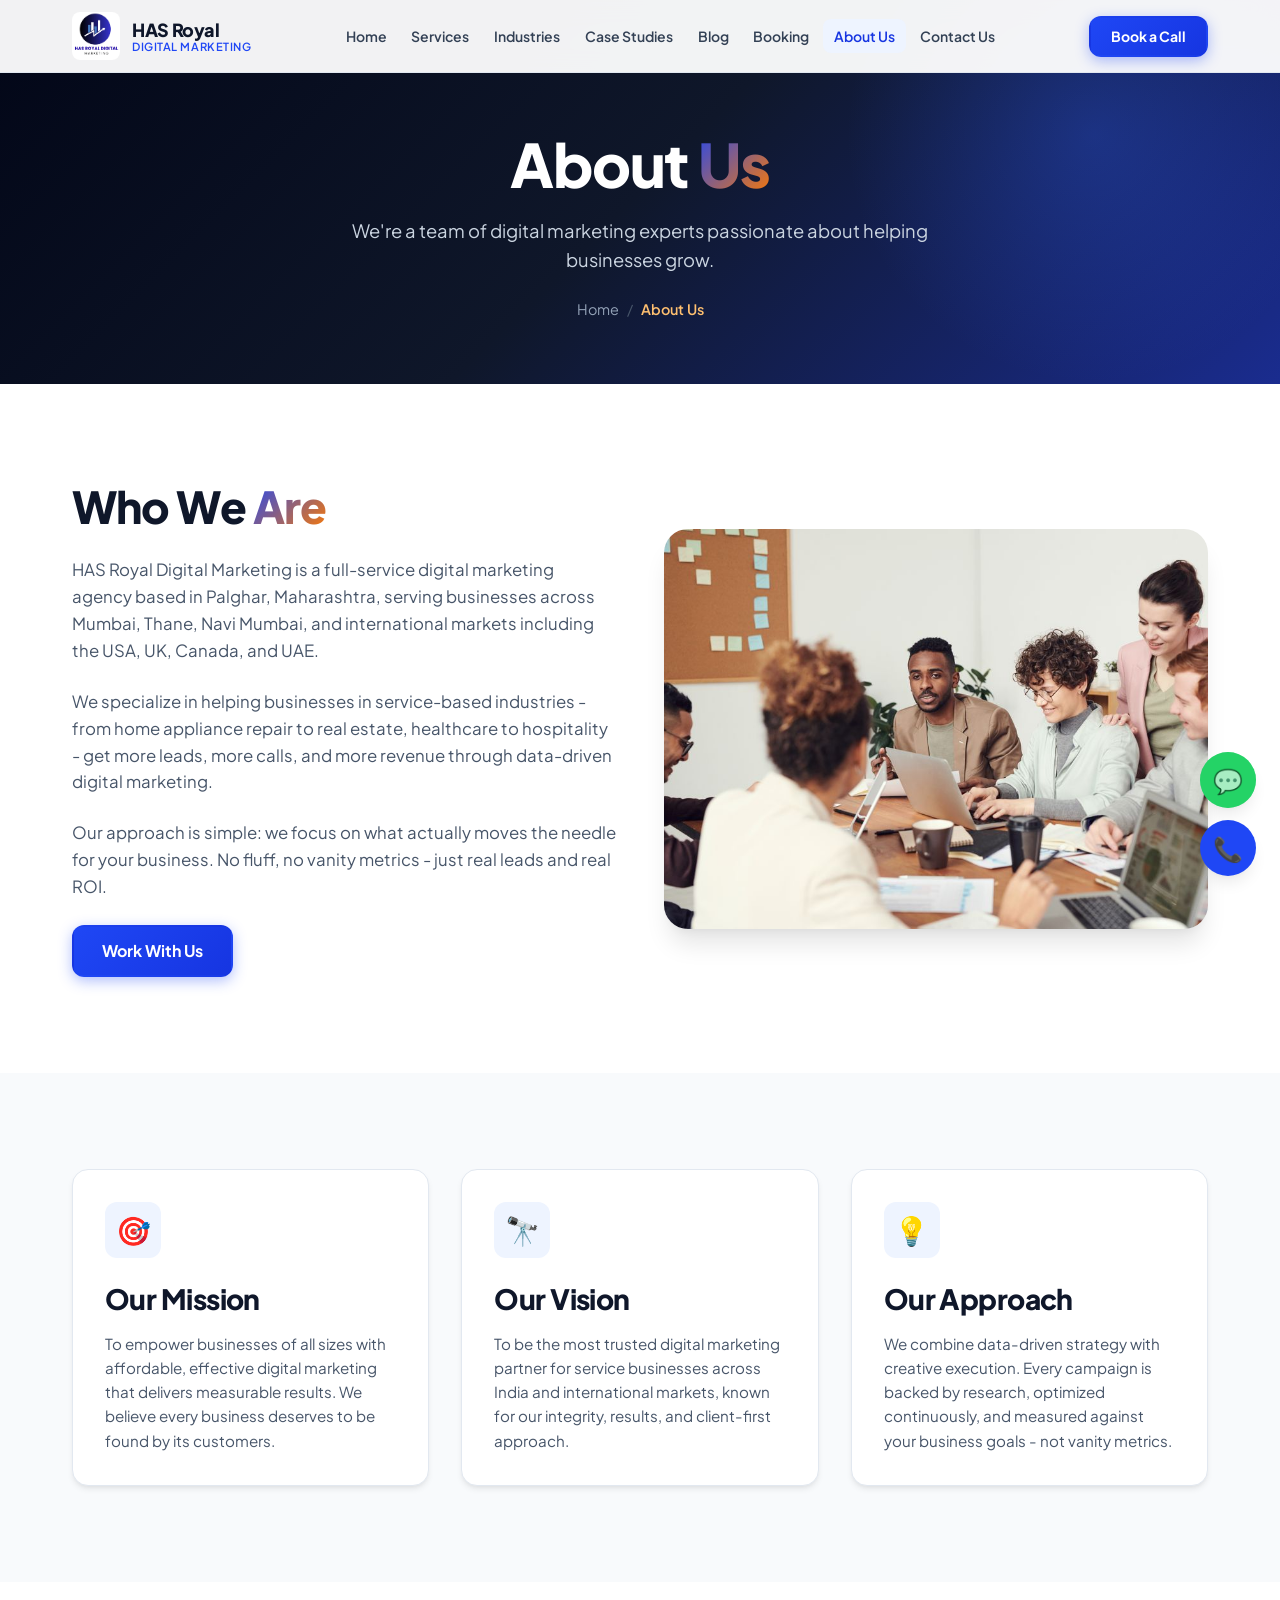
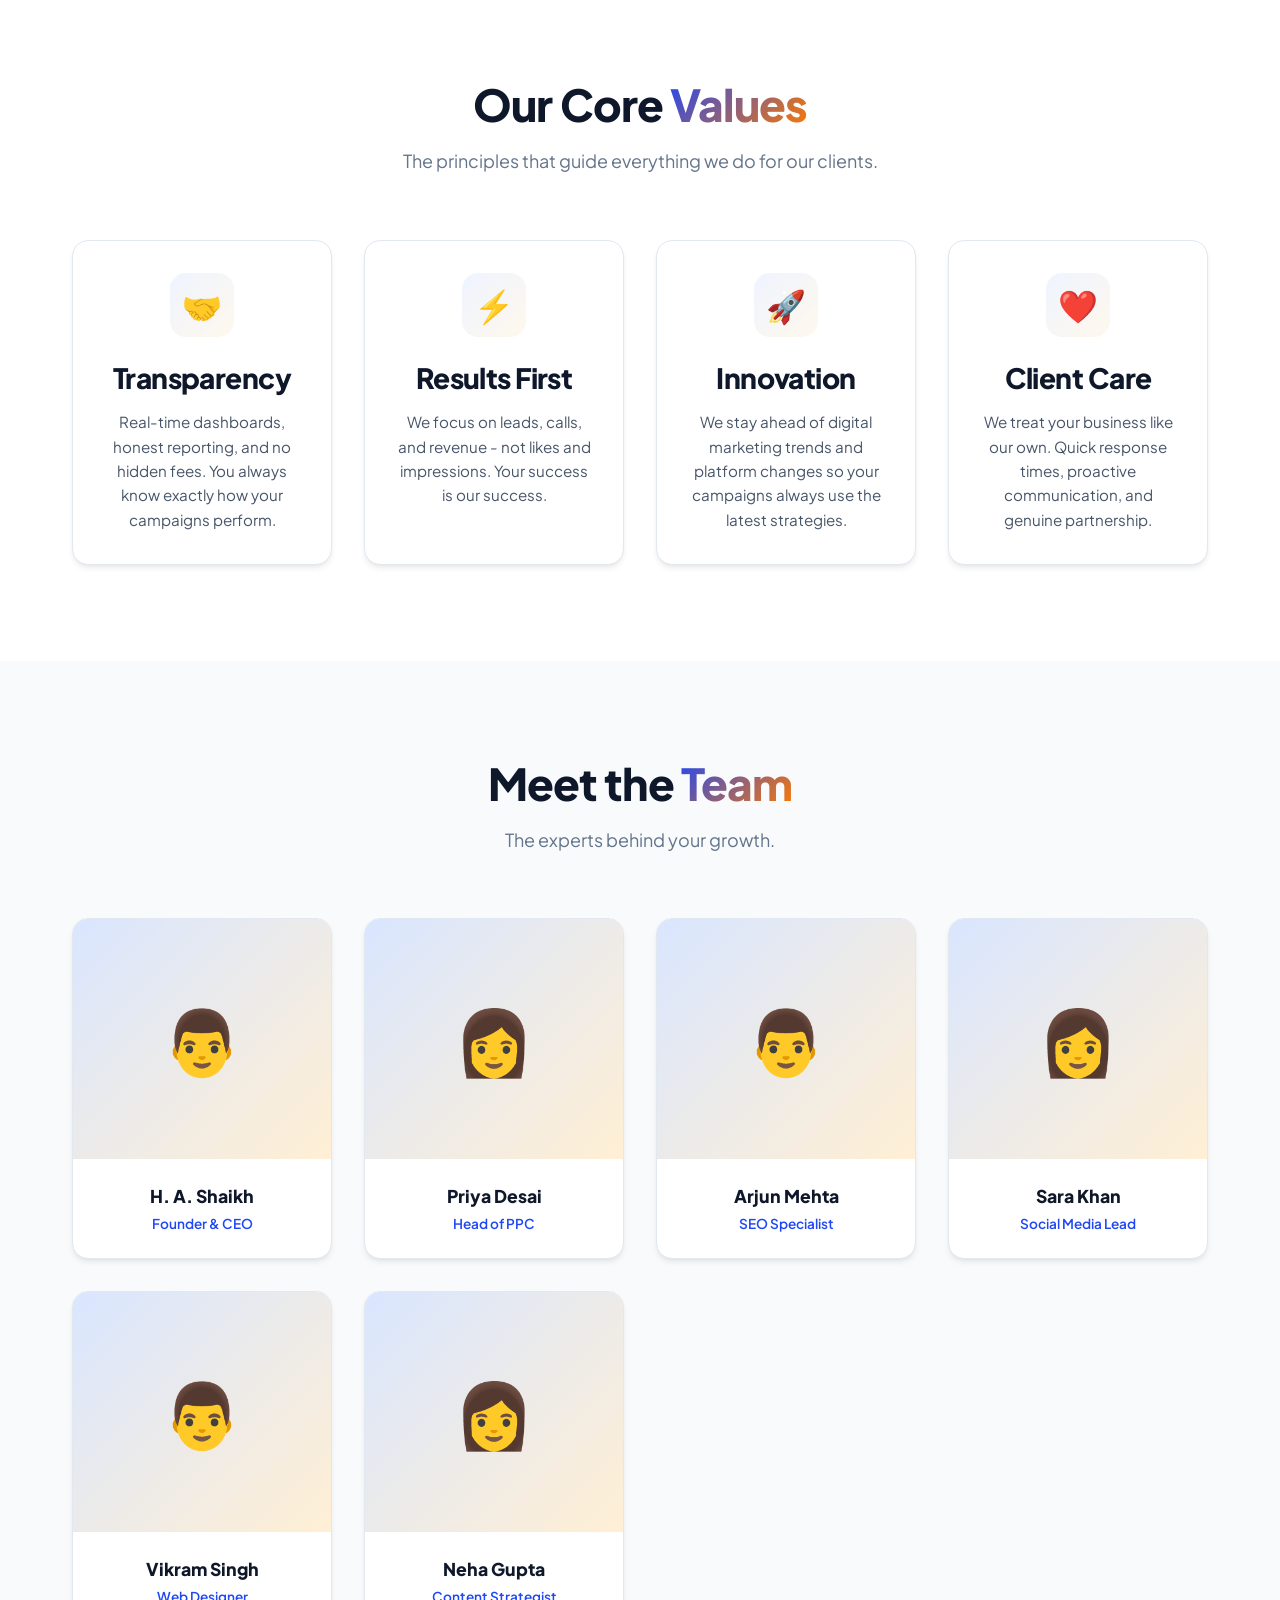
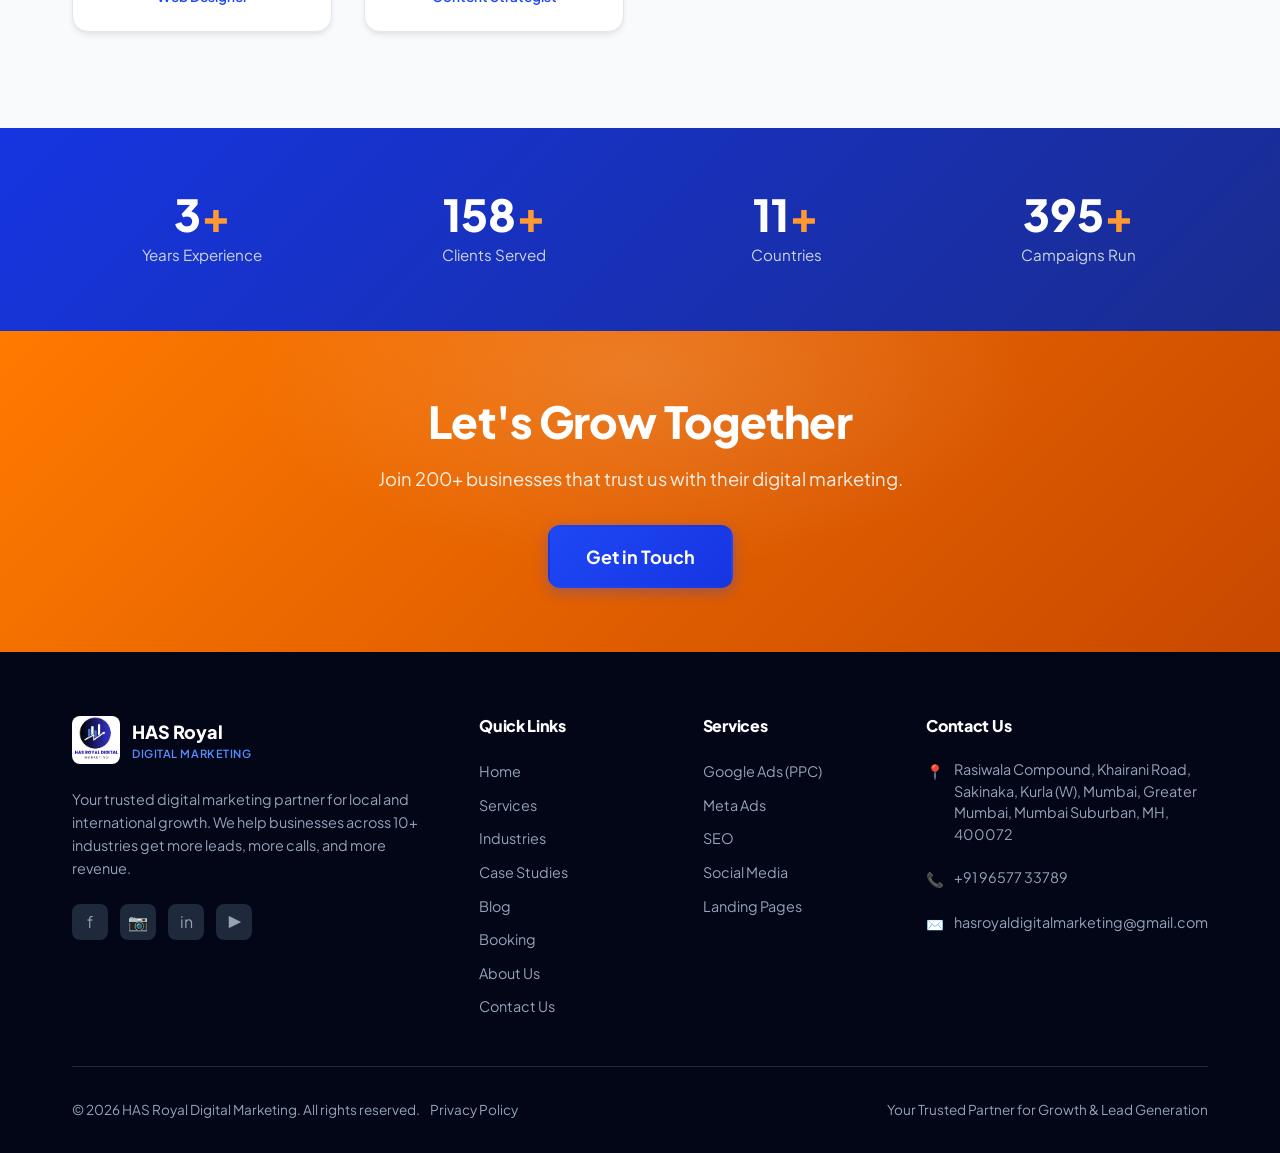
==== about.html @ ee93bb95 "Initial commit via Netlify [skip ci]" ====
<!DOCTYPE html>
<html lang="en">
<head>
  <meta charset="UTF-8">
  <meta name="viewport" content="width=device-width, initial-scale=1.0">
  <title>About Us - HAS Royal Digital Marketing</title>
  <meta name="description" content="Learn about HAS Royal Digital Marketing - a full-service digital marketing agency based in Palghar, Maharashtra serving Mumbai, Thane, Navi Mumbai and international markets. Meet our team and discover our values.">
  <meta name="keywords" content="digital marketing agency, about HAS Royal, marketing team Mumbai, digital marketing Palghar, marketing agency Maharashtra">
  <link rel="preconnect" href="https://fonts.googleapis.com">
  <link rel="preconnect" href="https://fonts.gstatic.com" crossorigin>
  <link href="https://fonts.googleapis.com/css2?family=Plus+Jakarta+Sans:wght@400;600;700;800&display=swap" rel="stylesheet">
  <link rel="icon" type="image/jpeg" href="assets/has-royal-digital-marketing-logo.jpg">
  <link rel="stylesheet" href="css/styles.css">
  <meta property="og:type" content="website">
  <meta property="og:title" content="About Us | HAS Royal Digital Marketing">
  <meta property="og:description" content="Full-service digital marketing agency based in Palghar, Maharashtra. Serving Mumbai, Thane, Navi Mumbai and international markets with data-driven marketing.">
  <meta property="og:image" content="images/about-team.jpg">
  <meta property="og:url" content="https://hasroyaldigitalmarketing.com/about.html">
  <meta name="twitter:card" content="summary_large_image">
  <meta name="twitter:title" content="About Us | HAS Royal Digital Marketing">
  <meta name="twitter:description" content="Full-service digital marketing agency serving Mumbai, Thane, Navi Mumbai and international markets.">
  <meta name="twitter:image" content="images/about-team.jpg">
  <script type="application/ld+json">
  {
    "@context": "https://schema.org",
    "@type": "AboutPage",
    "mainEntity": {
      "@type": "Organization",
      "name": "HAS Royal Digital Marketing",
      "foundingDate": "2020",
      "email": "hasroyaldigitalmarketing@gamail.com",
      "telephone": "+91 8828634628",
      "address": {
        "@type": "PostalAddress",
        "streetAddress": "Sarve No 125, Jadhav Pada, Gaondevi Road, Dhaniv Talav",
        "addressLocality": "Palghar",
        "addressRegion": "Maharashtra",
        "postalCode": "401209",
        "addressCountry": "IN"
      },
      "areaServed": ["Mumbai", "Thane", "Navi Mumbai", "USA", "UK", "Canada", "UAE"],
      "url": "https://hasroyaldigitalmarketing.com/"
    }
  }
  </script>
</head>
<body>

  <!-- Header -->
  <header class="header" id="header">
    <div class="container">
      <nav class="nav">
        <a href="index.html" class="nav-logo">
          <img src="assets/has-royal-digital-marketing-logo.jpg" alt="HAS Royal Digital Marketing Logo">
          <div class="nav-logo-text">
            <span class="brand">HAS Royal</span>
            <span class="tag">Digital Marketing</span>
          </div>
        </a>
        <ul class="nav-links" id="navLinks">
          <li><a href="index.html" class="nav-link">Home</a></li>
          <li><a href="services.html" class="nav-link">Services</a></li>
          <li><a href="industries.html" class="nav-link">Industries</a></li>
          <li><a href="casestudies.html" class="nav-link">Case Studies</a></li>
          <li><a href="blog.html" class="nav-link">Blog</a></li>
          <li><a href="booking.html" class="nav-link">Booking</a></li>
          <li><a href="about.html" class="nav-link">About Us</a></li>
          <li><a href="contact.html" class="nav-link">Contact Us</a></li>
        </ul>
        <div class="nav-cta">
          <a href="booking.html" class="btn btn-primary btn-sm">Book a Call</a>
          <button class="nav-toggle" id="navToggle" aria-label="Toggle menu">
            <span></span><span></span><span></span>
          </button>
        </div>
      </nav>
    </div>
  </header>

  <!-- Page Banner -->
  <section class="page-banner">
    <div class="container">
      <div class="page-banner-content">
        <h1>About <span class="text-gradient">Us</span></h1>
        <p>We're a team of digital marketing experts passionate about helping businesses grow.</p>
        <div class="breadcrumb">
          <a href="index.html">Home</a>
          <span class="sep">/</span>
          <span class="current">About Us</span>
        </div>
      </div>
    </div>
  </section>

  <!-- About Hero -->
  <section class="section">
    <div class="container">
      <div class="about-hero">
        <div class="about-hero-text fade-in">
          <h2>Who We <span class="text-gradient">Are</span></h2>
          <p>HAS Royal Digital Marketing is a full-service digital marketing agency based in Palghar, Maharashtra, serving businesses across Mumbai, Thane, Navi Mumbai, and international markets including the USA, UK, Canada, and UAE.</p>
          <p>We specialize in helping businesses in service-based industries - from home appliance repair to real estate, healthcare to hospitality - get more leads, more calls, and more revenue through data-driven digital marketing.</p>
          <p>Our approach is simple: we focus on what actually moves the needle for your business. No fluff, no vanity metrics - just real leads and real ROI.</p>
          <a href="contact.html" class="btn btn-primary">Work With Us</a>
        </div>
        <div class="fade-in">
          <img src="images/about-team.jpg" alt="HAS Royal Digital Marketing team">
        </div>
      </div>
    </div>
  </section>

  <!-- Mission & Vision -->
  <section class="section" style="background:var(--neutral-50)">
    <div class="container">
      <div class="service-grid">
        <div class="card fade-in">
          <div class="card-icon">🎯</div>
          <h3>Our Mission</h3>
          <p>To empower businesses of all sizes with affordable, effective digital marketing that delivers measurable results. We believe every business deserves to be found by its customers.</p>
        </div>
        <div class="card fade-in">
          <div class="card-icon">🔭</div>
          <h3>Our Vision</h3>
          <p>To be the most trusted digital marketing partner for service businesses across India and international markets, known for our integrity, results, and client-first approach.</p>
        </div>
        <div class="card fade-in">
          <div class="card-icon">💡</div>
          <h3>Our Approach</h3>
          <p>We combine data-driven strategy with creative execution. Every campaign is backed by research, optimized continuously, and measured against your business goals - not vanity metrics.</p>
        </div>
      </div>
    </div>
  </section>

  <!-- Values -->
  <section class="section">
    <div class="container">
      <h2 class="section-title">Our Core <span class="text-gradient">Values</span></h2>
      <p class="section-subtitle">The principles that guide everything we do for our clients.</p>
      <div class="values-grid">
        <div class="card value-card fade-in">
          <div class="icon">🤝</div>
          <h3>Transparency</h3>
          <p>Real-time dashboards, honest reporting, and no hidden fees. You always know exactly how your campaigns perform.</p>
        </div>
        <div class="card value-card fade-in">
          <div class="icon">⚡</div>
          <h3>Results First</h3>
          <p>We focus on leads, calls, and revenue - not likes and impressions. Your success is our success.</p>
        </div>
        <div class="card value-card fade-in">
          <div class="icon">🚀</div>
          <h3>Innovation</h3>
          <p>We stay ahead of digital marketing trends and platform changes so your campaigns always use the latest strategies.</p>
        </div>
        <div class="card value-card fade-in">
          <div class="icon">❤️</div>
          <h3>Client Care</h3>
          <p>We treat your business like our own. Quick response times, proactive communication, and genuine partnership.</p>
        </div>
      </div>
    </div>
  </section>

  <!-- Team -->
  <section class="section" style="background:var(--neutral-50)">
    <div class="container">
      <h2 class="section-title">Meet the <span class="text-gradient">Team</span></h2>
      <p class="section-subtitle">The experts behind your growth.</p>
      <div class="team-grid">
        <div class="team-card fade-in">
          <div class="avatar">👨</div>
          <div class="info">
            <div class="name">H. A. Shaikh</div>
            <div class="role">Founder & CEO</div>
          </div>
        </div>
        <div class="team-card fade-in">
          <div class="avatar">👩</div>
          <div class="info">
            <div class="name">Priya Desai</div>
            <div class="role">Head of PPC</div>
          </div>
        </div>
        <div class="team-card fade-in">
          <div class="avatar">👨</div>
          <div class="info">
            <div class="name">Arjun Mehta</div>
            <div class="role">SEO Specialist</div>
          </div>
        </div>
        <div class="team-card fade-in">
          <div class="avatar">👩</div>
          <div class="info">
            <div class="name">Sara Khan</div>
            <div class="role">Social Media Lead</div>
          </div>
        </div>
        <div class="team-card fade-in">
          <div class="avatar">👨</div>
          <div class="info">
            <div class="name">Vikram Singh</div>
            <div class="role">Web Designer</div>
          </div>
        </div>
        <div class="team-card fade-in">
          <div class="avatar">👩</div>
          <div class="info">
            <div class="name">Neha Gupta</div>
            <div class="role">Content Strategist</div>
          </div>
        </div>
      </div>
    </div>
  </section>

  <!-- Stats -->
  <section class="stats-section">
    <div class="container">
      <div class="stats-grid">
        <div class="stat-item fade-in">
          <div class="num" data-counter="5" data-suffix="+">0</div>
          <div class="label">Years Experience</div>
        </div>
        <div class="stat-item fade-in">
          <div class="num" data-counter="200" data-suffix="+">0</div>
          <div class="label">Clients Served</div>
        </div>
        <div class="stat-item fade-in">
          <div class="num" data-counter="15" data-suffix="+">0</div>
          <div class="label">Countries</div>
        </div>
        <div class="stat-item fade-in">
          <div class="num" data-counter="500" data-suffix="+">0</div>
          <div class="label">Campaigns Run</div>
        </div>
      </div>
    </div>
  </section>

  <!-- CTA -->
  <section class="cta-section">
    <div class="container">
      <h2>Let's Grow Together</h2>
      <p>Join 200+ businesses that trust us with their digital marketing.</p>
      <a href="contact.html" class="btn btn-primary btn-lg">Get in Touch</a>
    </div>
  </section>

  <!-- Footer -->
  <footer class="footer">
    <div class="container">
      <div class="footer-grid">
        <div class="footer-brand-col">
          <div class="footer-brand">
            <img src="assets/has-royal-digital-marketing-logo.jpg" alt="HAS Royal Digital Marketing Logo">
            <div>
              <div class="brand">HAS Royal</div>
              <div class="tag">Digital Marketing</div>
            </div>
          </div>
          <div class="footer-about">
            <p>Your trusted digital marketing partner for local and international growth. We help businesses across 10+ industries get more leads, more calls, and more revenue.</p>
            <div class="footer-social">
              <a href="booking.html" aria-label="Facebook">f</a>
              <a href="booking.html" aria-label="Instagram">📷</a>
              <a href="booking.html" aria-label="LinkedIn">in</a>
              <a href="booking.html" aria-label="YouTube">▶</a>
            </div>
          </div>
        </div>
        <div class="footer-col">
          <h4>Quick Links</h4>
          <ul>
            <li><a href="index.html">Home</a></li>
            <li><a href="services.html">Services</a></li>
            <li><a href="industries.html">Industries</a></li>
            <li><a href="casestudies.html">Case Studies</a></li>
            <li><a href="blog.html">Blog</a></li>
            <li><a href="booking.html">Booking</a></li>
            <li><a href="about.html">About Us</a></li>
            <li><a href="contact.html">Contact Us</a></li>
          </ul>
        </div>
        <div class="footer-col">
          <h4>Services</h4>
          <ul>
            <li><a href="services.html">Google Ads (PPC)</a></li>
            <li><a href="services.html">Meta Ads</a></li>
            <li><a href="services.html">SEO</a></li>
            <li><a href="services.html">Social Media</a></li>
            <li><a href="services.html">Landing Pages</a></li>
          </ul>
        </div>
        <div class="footer-col">
          <h4>Contact Us</h4>
          <ul class="footer-contact">
            <li><span class="icon">📍</span> Rasiwala Compound, Khairani Road, Sakinaka, Kurla (W), Mumbai, Greater Mumbai, Mumbai Suburban, MH, 400072</li>
            <li><span class="icon">📞</span> <a href="tel:+919657733789">+91 96577 33789</a></li>
            <li><span class="icon">✉️</span> <a href="mailto:hasroyaldigitalmarketing@gmail.com">hasroyaldigitalmarketing@gmail.com</a></li>
          </ul>
        </div>
      </div>
      <div class="footer-bottom">
        <p>&copy; 2026 HAS Royal Digital Marketing. All rights reserved. <a href="privacy.html" style="color:var(--neutral-400);margin-left:0.5rem">Privacy Policy</a></p>
        <p>Your Trusted Partner for Growth & Lead Generation</p>
      </div>
    </div>
  </footer>

  <!-- Floating Buttons -->
  <div class="floating-buttons">
    <a href="https://wa.me/919657733789" class="float-btn float-btn-whatsapp" target="_blank" rel="noopener" aria-label="Chat on WhatsApp" style="position:relative">💬</a>
    <a href="tel:+919657733789" class="float-btn float-btn-call" aria-label="Call Now">📞</a>
</div>

  <script src="js/main.js"></script>
</body>
</html>
---- css/styles.css ----
/* ============================================
   HAS Royal Digital Marketing - Main Stylesheet
   ============================================ */

/* --- Reset & Base --- */
*, *::before, *::after {
  margin: 0;
  padding: 0;
  box-sizing: border-box;
}

:root {
  /* Color System */
  --primary-50: #eef4ff;
  --primary-100: #d9e6ff;
  --primary-200: #bcd3ff;
  --primary-300: #8eb5ff;
  --primary-400: #598cff;
  --primary-500: #3366ff;
  --primary-600: #1f47f5;
  --primary-700: #1635e1;
  --primary-800: #182db6;
  --primary-900: #1a2c8f;

  --accent-50: #fff8ed;
  --accent-100: #ffefd4;
  --accent-200: #ffdba8;
  --accent-300: #ffc070;
  --accent-400: #ff9a33;
  --accent-500: #ff7a00;
  --accent-600: #f06000;
  --accent-700: #c84800;
  --accent-800: #9e3a06;
  --accent-900: #7e3208;

  --success-50: #edfcf4;
  --success-100: #d4f7e3;
  --success-200: #abedca;
  --success-300: #73dda8;
  --success-400: #3cc582;
  --success-500: #1baa68;
  --success-600: #108a56;
  --success-700: #0c6c47;
  --success-800: #0d563a;
  --success-900: #0c4831;

  --warning-50: #fffbeb;
  --warning-100: #fef3c7;
  --warning-200: #fde68a;
  --warning-300: #fcd34d;
  --warning-400: #fbbf24;
  --warning-500: #f59e0b;
  --warning-600: #d97706;
  --warning-700: #b45309;
  --warning-800: #92400e;
  --warning-900: #78350f;

  --error-50: #fef2f2;
  --error-100: #fee2e2;
  --error-200: #fecaca;
  --error-300: #fca5a5;
  --error-400: #f87171;
  --error-500: #ef4444;
  --error-600: #dc2626;
  --error-700: #b91c1c;
  --error-800: #991b1b;
  --error-900: #7f1d1d;

  --neutral-0: #ffffff;
  --neutral-50: #f8fafc;
  --neutral-100: #f1f5f9;
  --neutral-200: #e2e8f0;
  --neutral-300: #cbd5e1;
  --neutral-400: #94a3b8;
  --neutral-500: #64748b;
  --neutral-600: #475569;
  --neutral-700: #334155;
  --neutral-800: #1e293b;
  --neutral-900: #0f172a;
  --neutral-950: #020617;

  /* Typography */
  --font-sans: 'Plus Jakarta Sans', 'Segoe UI', Tahoma, sans-serif;
  --font-heading: 'Plus Jakarta Sans', 'Segoe UI', Tahoma, sans-serif;

  /* Spacing (8px system) */
  --space-1: 0.5rem;
  --space-2: 1rem;
  --space-3: 1.5rem;
  --space-4: 2rem;
  --space-5: 2.5rem;
  --space-6: 3rem;
  --space-8: 4rem;
  --space-10: 5rem;
  --space-12: 6rem;

  /* Radius */
  --radius-sm: 0.375rem;
  --radius-md: 0.5rem;
  --radius-lg: 0.75rem;
  --radius-xl: 1rem;
  --radius-2xl: 1.5rem;
  --radius-full: 9999px;

  /* Shadows */
  --shadow-sm: 0 1px 2px rgba(0,0,0,0.05);
  --shadow-md: 0 4px 6px -1px rgba(0,0,0,0.08), 0 2px 4px -2px rgba(0,0,0,0.05);
  --shadow-lg: 0 10px 15px -3px rgba(0,0,0,0.08), 0 4px 6px -4px rgba(0,0,0,0.05);
  --shadow-xl: 0 20px 25px -5px rgba(0,0,0,0.1), 0 8px 10px -6px rgba(0,0,0,0.05);
  --shadow-2xl: 0 25px 50px -12px rgba(0,0,0,0.18);

  /* Transitions */
  --transition-fast: 150ms ease;
  --transition-base: 250ms ease;
  --transition-slow: 400ms ease;
}

html {
  scroll-behavior: smooth;
  font-size: 16px;
}

body {
  font-family: var(--font-sans);
  line-height: 1.5;
  color: var(--neutral-800);
  background: var(--neutral-0);
  overflow-x: hidden;
}

h1, h2, h3, h4, h5, h6 {
  font-family: var(--font-heading);
  font-weight: 800;
  line-height: 1.2;
  color: var(--neutral-900);
  letter-spacing: -0.02em;
}

h1 { font-size: clamp(2.25rem, 5vw, 3.75rem); }
h2 { font-size: clamp(1.75rem, 4vw, 2.75rem); }
h3 { font-size: clamp(1.25rem, 3vw, 1.75rem); }
h4 { font-size: 1.25rem; }

p { line-height: 1.6; }

a {
  color: var(--primary-600);
  text-decoration: none;
  transition: color var(--transition-fast);
}

a:hover { color: var(--primary-700); }

img {
  max-width: 100%;
  height: auto;
  display: block;
}

ul, ol { list-style: none; }

/* --- Container --- */
.container {
  width: 100%;
  max-width: 1200px;
  margin: 0 auto;
  padding: 0 var(--space-4);
}

.container-wide {
  width: 100%;
  max-width: 1400px;
  margin: 0 auto;
  padding: 0 var(--space-4);
}

.section {
  padding: var(--space-12) 0;
}

.section-sm {
  padding: var(--space-8) 0;
}

.section-title {
  text-align: center;
  margin-bottom: var(--space-2);
}

.section-subtitle {
  text-align: center;
  color: var(--neutral-500);
  font-size: 1.125rem;
  max-width: 640px;
  margin: 0 auto var(--space-8);
}

.text-gradient {
  background: linear-gradient(135deg, var(--primary-600), var(--accent-500));
  -webkit-background-clip: text;
  background-clip: text;
  -webkit-text-fill-color: transparent;
}

/* --- Buttons --- */
.btn {
  display: inline-flex;
  align-items: center;
  justify-content: center;
  gap: 0.5rem;
  padding: 0.75rem 1.75rem;
  border-radius: var(--radius-lg);
  font-weight: 700;
  font-size: 1rem;
  border: 2px solid transparent;
  cursor: pointer;
  transition: all var(--transition-base);
  font-family: var(--font-sans);
  white-space: nowrap;
}

.btn-primary {
  background: linear-gradient(135deg, var(--primary-600), var(--primary-700));
  color: #fff;
  box-shadow: 0 4px 14px rgba(31, 71, 245, 0.35);
}

.btn-primary:hover {
  transform: translateY(-2px);
  box-shadow: 0 8px 24px rgba(31, 71, 245, 0.45);
  color: #fff;
}

.btn-accent {
  background: linear-gradient(135deg, var(--accent-400), var(--accent-600));
  color: #fff;
  box-shadow: 0 4px 14px rgba(255, 122, 0, 0.35);
}

.btn-accent:hover {
  transform: translateY(-2px);
  box-shadow: 0 8px 24px rgba(255, 122, 0, 0.45);
  color: #fff;
}

.btn-outline {
  background: transparent;
  border-color: var(--primary-600);
  color: var(--primary-600);
}

.btn-outline:hover {
  background: var(--primary-600);
  color: #fff;
}

.btn-ghost {
  background: var(--neutral-100);
  color: var(--neutral-800);
}

.btn-ghost:hover {
  background: var(--neutral-200);
}

.btn-lg {
  padding: 1rem 2.25rem;
  font-size: 1.125rem;
}

.btn-sm {
  padding: 0.5rem 1.25rem;
  font-size: 0.875rem;
}

/* --- Header / Navigation --- */
.header {
  position: fixed;
  top: 0;
  left: 0;
  width: 100%;
  z-index: 1000;
  background: rgba(255, 255, 255, 0.95);
  backdrop-filter: blur(12px);
  -webkit-backdrop-filter: blur(12px);
  border-bottom: 1px solid var(--neutral-200);
  transition: all var(--transition-base);
}

.header.scrolled {
  box-shadow: var(--shadow-lg);
}

.nav {
  display: flex;
  align-items: center;
  justify-content: space-between;
  padding: 0.75rem 0;
}

.nav-logo {
  display: flex;
  align-items: center;
  gap: 0.75rem;
  text-decoration: none;
}

.nav-logo img {
  width: 48px;
  height: 48px;
  border-radius: var(--radius-md);
}

.nav-logo-text {
  display: flex;
  flex-direction: column;
  line-height: 1.1;
}

.nav-logo-text .brand {
  font-size: 1.125rem;
  font-weight: 800;
  color: var(--neutral-900);
  letter-spacing: -0.02em;
}

.nav-logo-text .tag {
  font-size: 0.7rem;
  color: var(--primary-600);
  font-weight: 600;
  letter-spacing: 0.05em;
  text-transform: uppercase;
}

.nav-links {
  display: flex;
  align-items: center;
  gap: 0.15rem;
}

.nav-link {
  padding: 0.5rem 0.7rem;
  color: var(--neutral-700);
  font-weight: 600;
  font-size: 0.875rem;
  border-radius: var(--radius-md);
  transition: all var(--transition-fast);
  white-space: nowrap;
}

.nav-link:hover {
  color: var(--primary-600);
  background: var(--primary-50);
}

.nav-link.active {
  color: var(--primary-700);
  background: var(--primary-50);
}

.nav-cta {
  display: flex;
  align-items: center;
  gap: 0.75rem;
}

.nav-toggle {
  display: none;
  flex-direction: column;
  gap: 5px;
  background: none;
  border: none;
  cursor: pointer;
  padding: 0.5rem;
}

.nav-toggle span {
  width: 24px;
  height: 2px;
  background: var(--neutral-800);
  border-radius: 2px;
  transition: all var(--transition-base);
}

.nav-toggle.open span:nth-child(1) {
  transform: rotate(45deg) translate(5px, 5px);
}
.nav-toggle.open span:nth-child(2) {
  opacity: 0;
}
.nav-toggle.open span:nth-child(3) {
  transform: rotate(-45deg) translate(7px, -7px);
}

/* --- Hero --- */
.hero {
  position: relative;
  padding: 8rem 0 5rem;
  background: linear-gradient(135deg, var(--neutral-950) 0%, var(--neutral-900) 50%, var(--primary-900) 100%);
  overflow: hidden;
}

.hero::before {
  content: '';
  position: absolute;
  top: -50%;
  right: -10%;
  width: 600px;
  height: 600px;
  background: radial-gradient(circle, rgba(51, 102, 255, 0.3), transparent 70%);
  border-radius: 50%;
  pointer-events: none;
}

.hero::after {
  content: '';
  position: absolute;
  bottom: -30%;
  left: -10%;
  width: 500px;
  height: 500px;
  background: radial-gradient(circle, rgba(255, 122, 0, 0.15), transparent 70%);
  border-radius: 50%;
  pointer-events: none;
}

.hero-content {
  position: relative;
  z-index: 2;
  display: grid;
  grid-template-columns: 1fr 1fr;
  gap: var(--space-8);
  align-items: center;
}

.hero-text h1 {
  color: #fff;
  margin-bottom: var(--space-3);
}

.hero-text .hero-tag {
  display: inline-flex;
  align-items: center;
  gap: 0.5rem;
  padding: 0.4rem 1rem;
  background: rgba(255, 255, 255, 0.1);
  border: 1px solid rgba(255, 255, 255, 0.2);
  border-radius: var(--radius-full);
  color: var(--accent-300);
  font-size: 0.85rem;
  font-weight: 600;
  margin-bottom: var(--space-3);
}

.hero-text p {
  color: var(--neutral-300);
  font-size: 1.15rem;
  margin-bottom: var(--space-4);
  max-width: 520px;
}

.hero-buttons {
  display: flex;
  gap: 1rem;
  flex-wrap: wrap;
}

.hero-stats {
  display: flex;
  gap: 2.5rem;
  margin-top: var(--space-6);
  flex-wrap: wrap;
}

.hero-stat {
  display: flex;
  flex-direction: column;
}

.hero-stat .num {
  font-size: 2rem;
  font-weight: 800;
  color: #fff;
  line-height: 1;
}

.hero-stat .label {
  font-size: 0.85rem;
  color: var(--neutral-400);
  margin-top: 0.25rem;
}

.hero-image {
  position: relative;
  z-index: 2;
}

.hero-image img {
  border-radius: var(--radius-2xl);
  box-shadow: var(--shadow-2xl);
  width: 100%;
  height: 420px;
  object-fit: cover;
}

.hero-image .floating-card {
  position: absolute;
  bottom: -1.5rem;
  left: -1.5rem;
  background: #fff;
  padding: 1rem 1.5rem;
  border-radius: var(--radius-xl);
  box-shadow: var(--shadow-xl);
  display: flex;
  align-items: center;
  gap: 0.75rem;
}

.floating-card .icon {
  width: 40px;
  height: 40px;
  border-radius: var(--radius-md);
  background: var(--success-100);
  display: flex;
  align-items: center;
  justify-content: center;
  font-size: 1.25rem;
}

.floating-card .text .title {
  font-weight: 800;
  font-size: 0.9rem;
  color: var(--neutral-900);
}

.floating-card .text .sub {
  font-size: 0.75rem;
  color: var(--neutral-500);
}

/* --- Page Banner (for sub-pages) --- */
.page-banner {
  position: relative;
  padding: 8rem 0 4rem;
  background: linear-gradient(135deg, var(--neutral-950) 0%, var(--neutral-900) 50%, var(--primary-900) 100%);
  overflow: hidden;
}

.page-banner::before {
  content: '';
  position: absolute;
  top: -30%;
  right: -5%;
  width: 500px;
  height: 500px;
  background: radial-gradient(circle, rgba(51, 102, 255, 0.25), transparent 70%);
  border-radius: 50%;
  pointer-events: none;
}

.page-banner-content {
  position: relative;
  z-index: 2;
  text-align: center;
}

.page-banner h1 {
  color: #fff;
  margin-bottom: var(--space-2);
}

.page-banner p {
  color: var(--neutral-300);
  font-size: 1.15rem;
  max-width: 600px;
  margin: 0 auto;
}

.breadcrumb {
  display: flex;
  justify-content: center;
  gap: 0.5rem;
  margin-top: var(--space-3);
  font-size: 0.9rem;
}

.breadcrumb a {
  color: var(--neutral-400);
}

.breadcrumb a:hover {
  color: #fff;
}

.breadcrumb .sep {
  color: var(--neutral-600);
}

.breadcrumb .current {
  color: var(--accent-300);
  font-weight: 600;
}

/* --- Cards --- */
.card {
  background: #fff;
  border-radius: var(--radius-xl);
  padding: var(--space-4);
  box-shadow: var(--shadow-md);
  border: 1px solid var(--neutral-200);
  transition: all var(--transition-base);
}

.card:hover {
  transform: translateY(-4px);
  box-shadow: var(--shadow-xl);
  border-color: var(--primary-200);
}

.card-icon {
  width: 56px;
  height: 56px;
  border-radius: var(--radius-lg);
  display: flex;
  align-items: center;
  justify-content: center;
  font-size: 1.75rem;
  margin-bottom: var(--space-3);
  background: var(--primary-50);
}

.card h3 {
  margin-bottom: var(--space-2);
}

.card p {
  color: var(--neutral-600);
  font-size: 0.95rem;
}

/* --- Service Grid --- */
.service-grid {
  display: grid;
  grid-template-columns: repeat(auto-fit, minmax(280px, 1fr));
  gap: var(--space-4);
}

.service-card {
  background: #fff;
  border-radius: var(--radius-xl);
  overflow: hidden;
  box-shadow: var(--shadow-md);
  border: 1px solid var(--neutral-200);
  transition: all var(--transition-base);
}

.service-card:hover {
  transform: translateY(-6px);
  box-shadow: var(--shadow-2xl);
}

.service-card img {
  width: 100%;
  height: 200px;
  object-fit: cover;
}

.service-card-body {
  padding: var(--space-4);
}

.service-card h3 {
  margin-bottom: var(--space-2);
}

.service-card p {
  color: var(--neutral-600);
  margin-bottom: var(--space-3);
  font-size: 0.95rem;
}

.service-card .learn-more {
  display: inline-flex;
  align-items: center;
  gap: 0.4rem;
  font-weight: 700;
  font-size: 0.9rem;
  color: var(--primary-600);
}

.service-card .learn-more:hover {
  gap: 0.7rem;
}

/* --- Industry Grid --- */
.industry-grid {
  display: grid;
  grid-template-columns: repeat(auto-fit, minmax(300px, 1fr));
  gap: var(--space-4);
}

.industry-card {
  position: relative;
  border-radius: var(--radius-xl);
  overflow: hidden;
  box-shadow: var(--shadow-md);
  cursor: pointer;
  transition: all var(--transition-base);
  height: 320px;
}

.industry-card:hover {
  transform: translateY(-4px);
  box-shadow: var(--shadow-2xl);
}

.industry-card img {
  width: 100%;
  height: 100%;
  object-fit: cover;
  transition: transform var(--transition-slow);
}

.industry-card:hover img {
  transform: scale(1.08);
}

.industry-card-overlay {
  position: absolute;
  inset: 0;
  background: linear-gradient(to top, rgba(15, 23, 42, 0.9) 0%, rgba(15, 23, 42, 0.4) 50%, transparent 100%);
  display: flex;
  flex-direction: column;
  justify-content: flex-end;
  padding: var(--space-4);
}

.industry-card-overlay h3 {
  color: #fff;
  margin-bottom: var(--space-1);
}

.industry-card-overlay p {
  color: var(--neutral-300);
  font-size: 0.9rem;
}

.industry-card .badge {
  position: absolute;
  top: var(--space-3);
  right: var(--space-3);
  background: rgba(255, 255, 255, 0.9);
  padding: 0.3rem 0.75rem;
  border-radius: var(--radius-full);
  font-size: 0.75rem;
  font-weight: 700;
  color: var(--primary-700);
}

/* --- Stats Section --- */
.stats-section {
  background: linear-gradient(135deg, var(--primary-700), var(--primary-900));
  padding: var(--space-8) 0;
}

.stats-grid {
  display: grid;
  grid-template-columns: repeat(auto-fit, minmax(200px, 1fr));
  gap: var(--space-4);
  text-align: center;
}

.stat-item .num {
  font-size: 2.75rem;
  font-weight: 800;
  color: #fff;
  line-height: 1;
}

.stat-item .num .suffix {
  color: var(--accent-400);
}

.stat-item .label {
  color: var(--neutral-300);
  font-size: 0.95rem;
  margin-top: 0.5rem;
}

/* --- Trust Badges --- */
.trust-badges {
  display: flex;
  flex-wrap: wrap;
  justify-content: center;
  gap: var(--space-3);
}

.trust-badge {
  display: flex;
  align-items: center;
  gap: 0.5rem;
  padding: 0.75rem 1.5rem;
  background: #fff;
  border: 1px solid var(--neutral-200);
  border-radius: var(--radius-full);
  box-shadow: var(--shadow-sm);
  font-weight: 600;
  color: var(--neutral-700);
  font-size: 0.9rem;
}

.trust-badge .icon {
  font-size: 1.25rem;
}

/* --- Testimonials --- */
.testimonial-grid {
  display: grid;
  grid-template-columns: repeat(auto-fit, minmax(320px, 1fr));
  gap: var(--space-4);
}

.testimonial-card {
  background: #fff;
  border-radius: var(--radius-xl);
  padding: var(--space-4);
  box-shadow: var(--shadow-md);
  border: 1px solid var(--neutral-200);
  position: relative;
}

.testimonial-card .quote-mark {
  position: absolute;
  top: var(--space-3);
  right: var(--space-3);
  font-size: 3rem;
  color: var(--primary-100);
  font-family: Georgia, serif;
  line-height: 1;
}

.testimonial-card .stars {
  color: var(--accent-400);
  margin-bottom: var(--space-2);
  font-size: 1rem;
}

.testimonial-card .text {
  color: var(--neutral-700);
  font-size: 0.95rem;
  margin-bottom: var(--space-3);
  font-style: italic;
}

.testimonial-card .author {
  display: flex;
  align-items: center;
  gap: 0.75rem;
}

.testimonial-card .avatar {
  width: 44px;
  height: 44px;
  border-radius: 50%;
  background: linear-gradient(135deg, var(--primary-500), var(--accent-400));
  display: flex;
  align-items: center;
  justify-content: center;
  color: #fff;
  font-weight: 800;
  font-size: 1rem;
}

.testimonial-card .author-info .name {
  font-weight: 700;
  color: var(--neutral-900);
  font-size: 0.95rem;
}

.testimonial-card .author-info .role {
  font-size: 0.8rem;
  color: var(--neutral-500);
}

/* --- Case Study Cards --- */
.case-study-grid {
  display: grid;
  grid-template-columns: repeat(auto-fit, minmax(340px, 1fr));
  gap: var(--space-4);
}

.case-study-card {
  background: #fff;
  border-radius: var(--radius-xl);
  overflow: hidden;
  box-shadow: var(--shadow-md);
  border: 1px solid var(--neutral-200);
  transition: all var(--transition-base);
}

.case-study-card:hover {
  transform: translateY(-4px);
  box-shadow: var(--shadow-xl);
}

.case-study-card img {
  width: 100%;
  height: 220px;
  object-fit: cover;
}

.case-study-card .body {
  padding: var(--space-4);
}

.case-study-card .tag {
  display: inline-block;
  padding: 0.25rem 0.75rem;
  background: var(--primary-50);
  color: var(--primary-700);
  border-radius: var(--radius-full);
  font-size: 0.75rem;
  font-weight: 700;
  margin-bottom: var(--space-2);
}

.case-study-card h3 {
  margin-bottom: var(--space-2);
}

.case-study-card .summary {
  color: var(--neutral-600);
  font-size: 0.9rem;
  margin-bottom: var(--space-3);
}

.case-study-results {
  display: grid;
  grid-template-columns: repeat(3, 1fr);
  gap: 0.5rem;
  padding-top: var(--space-3);
  border-top: 1px solid var(--neutral-200);
}

.case-study-results .result-item {
  text-align: center;
}

.case-study-results .result-num {
  font-size: 1.25rem;
  font-weight: 800;
  color: var(--primary-700);
}

.case-study-results .result-label {
  font-size: 0.7rem;
  color: var(--neutral-500);
  text-transform: uppercase;
  letter-spacing: 0.03em;
}

/* --- Lead Form --- */
.lead-form-section {
  background: linear-gradient(135deg, var(--neutral-950), var(--primary-900));
  padding: var(--space-10) 0;
  position: relative;
  overflow: hidden;
}

.lead-form-section::before {
  content: '';
  position: absolute;
  top: -20%;
  right: -5%;
  width: 400px;
  height: 400px;
  background: radial-gradient(circle, rgba(255, 122, 0, 0.15), transparent 70%);
  border-radius: 50%;
  pointer-events: none;
}

.lead-form-wrapper {
  position: relative;
  z-index: 2;
  display: grid;
  grid-template-columns: 1fr 1.2fr;
  gap: var(--space-8);
  align-items: center;
  max-width: 1100px;
  margin: 0 auto;
}

.lead-form-info h2 {
  color: #fff;
  margin-bottom: var(--space-3);
}

.lead-form-info p {
  color: var(--neutral-300);
  font-size: 1.1rem;
  margin-bottom: var(--space-4);
}

.lead-form-info ul {
  display: flex;
  flex-direction: column;
  gap: 0.75rem;
}

.lead-form-info li {
  display: flex;
  align-items: center;
  gap: 0.75rem;
  color: var(--neutral-200);
  font-size: 0.95rem;
}

.lead-form-info li .check {
  width: 24px;
  height: 24px;
  border-radius: 50%;
  background: var(--success-500);
  display: flex;
  align-items: center;
  justify-content: center;
  color: #fff;
  font-size: 0.75rem;
  flex-shrink: 0;
}

.lead-form {
  background: #fff;
  padding: var(--space-5);
  border-radius: var(--radius-2xl);
  box-shadow: var(--shadow-2xl);
}

.lead-form h3 {
  margin-bottom: var(--space-3);
  text-align: center;
}

.lead-form .form-note {
  text-align: center;
  color: var(--neutral-500);
  font-size: 0.85rem;
  margin-bottom: var(--space-4);
}

.form-group {
  margin-bottom: var(--space-3);
}

.form-group label {
  display: block;
  font-weight: 600;
  font-size: 0.875rem;
  color: var(--neutral-700);
  margin-bottom: 0.4rem;
}

.form-group input,
.form-group select,
.form-group textarea {
  width: 100%;
  padding: 0.75rem 1rem;
  border: 2px solid var(--neutral-200);
  border-radius: var(--radius-md);
  font-size: 0.95rem;
  font-family: var(--font-sans);
  color: var(--neutral-800);
  background: var(--neutral-50);
  transition: all var(--transition-fast);
}

.form-group input:focus,
.form-group select:focus,
.form-group textarea:focus {
  outline: none;
  border-color: var(--primary-500);
  background: #fff;
  box-shadow: 0 0 0 3px rgba(51, 102, 255, 0.1);
}

.form-row {
  display: grid;
  grid-template-columns: 1fr 1fr;
  gap: var(--space-3);
}

.form-success {
  display: none;
  text-align: center;
  padding: var(--space-4);
}

.form-success.show {
  display: block;
}

.form-success .icon {
  font-size: 3rem;
  margin-bottom: var(--space-2);
}

.form-success h3 {
  color: var(--success-600);
  margin-bottom: var(--space-1);
}

.form-success p {
  color: var(--neutral-600);
}

/* --- CTA Section --- */
.cta-section {
  background: linear-gradient(135deg, var(--accent-500), var(--accent-700));
  padding: var(--space-8) 0;
  text-align: center;
  position: relative;
  overflow: hidden;
}

.cta-section::before {
  content: '';
  position: absolute;
  top: -50%;
  left: 50%;
  transform: translateX(-50%);
  width: 800px;
  height: 400px;
  background: radial-gradient(ellipse, rgba(255, 255, 255, 0.15), transparent 70%);
  pointer-events: none;
}

.cta-section h2 {
  color: #fff;
  margin-bottom: var(--space-2);
  position: relative;
  z-index: 2;
}

.cta-section p {
  color: rgba(255, 255, 255, 0.9);
  font-size: 1.15rem;
  margin-bottom: var(--space-4);
  position: relative;
  z-index: 2;
}

.cta-section .btn {
  position: relative;
  z-index: 2;
}

/* --- Footer --- */
.footer {
  background: var(--neutral-950);
  color: var(--neutral-400);
  padding: var(--space-8) 0 var(--space-4);
}

.footer-grid {
  display: grid;
  grid-template-columns: 2fr 1fr 1fr 1.5fr;
  gap: var(--space-5);
  margin-bottom: var(--space-6);
}

.footer-brand {
  display: flex;
  align-items: center;
  gap: 0.75rem;
  margin-bottom: var(--space-3);
}

.footer-brand img {
  width: 48px;
  height: 48px;
  border-radius: var(--radius-md);
}

.footer-brand .brand {
  font-size: 1.125rem;
  font-weight: 800;
  color: #fff;
}

.footer-brand .tag {
  font-size: 0.7rem;
  color: var(--primary-400);
  font-weight: 600;
  text-transform: uppercase;
  letter-spacing: 0.05em;
}

.footer-about p {
  font-size: 0.9rem;
  line-height: 1.6;
  margin-bottom: var(--space-3);
}

.footer-social {
  display: flex;
  gap: 0.75rem;
}

.footer-social a {
  width: 36px;
  height: 36px;
  border-radius: var(--radius-md);
  background: var(--neutral-800);
  display: flex;
  align-items: center;
  justify-content: center;
  color: var(--neutral-400);
  font-size: 1rem;
  transition: all var(--transition-fast);
}

.footer-social a:hover {
  background: var(--primary-600);
  color: #fff;
  transform: translateY(-2px);
}

.footer-col h4 {
  color: #fff;
  font-size: 1rem;
  margin-bottom: var(--space-3);
}

.footer-col ul {
  display: flex;
  flex-direction: column;
  gap: 0.6rem;
}

.footer-col a {
  color: var(--neutral-400);
  font-size: 0.9rem;
}

.footer-col a:hover {
  color: var(--primary-400);
}

.footer-contact li {
  display: flex;
  gap: 0.6rem;
  font-size: 0.9rem;
  margin-bottom: 0.75rem;
  color: var(--neutral-400);
  align-items: flex-start;
}

.footer-contact .icon {
  color: var(--primary-400);
  flex-shrink: 0;
  margin-top: 2px;
}

.footer-bottom {
  border-top: 1px solid var(--neutral-800);
  padding-top: var(--space-4);
  display: flex;
  justify-content: space-between;
  align-items: center;
  font-size: 0.85rem;
  flex-wrap: wrap;
  gap: 1rem;
}

.footer-bottom a {
  color: var(--neutral-400);
}

.footer-bottom a:hover {
  color: var(--primary-400);
}

/* --- Floating Buttons --- */
.floating-buttons {
  position: fixed;
  bottom: 1.5rem;
  right: 1.5rem;
  z-index: 999;
  display: flex;
  flex-direction: column;
  gap: 0.75rem;
}

.float-btn {
  width: 56px;
  height: 56px;
  border-radius: 50%;
  display: flex;
  align-items: center;
  justify-content: center;
  font-size: 1.5rem;
  color: #fff;
  box-shadow: var(--shadow-lg);
  cursor: pointer;
  border: none;
  transition: all var(--transition-base);
  text-decoration: none;
}

.float-btn:hover {
  transform: scale(1.1);
  color: #fff;
}

.float-btn-whatsapp {
  background: #25D366;
}

.float-btn-whatsapp::before {
  content: '';
  position: absolute;
  width: 56px;
  height: 56px;
  border-radius: 50%;
  background: #25D366;
  opacity: 0.4;
  animation: pulse 2s infinite;
}

.float-btn-call {
  background: var(--primary-600);
}

@keyframes pulse {
  0% { transform: scale(1); opacity: 0.4; }
  100% { transform: scale(1.5); opacity: 0; }
}

/* --- Blog Page --- */
.blog-grid {
  display: grid;
  grid-template-columns: repeat(auto-fit, minmax(340px, 1fr));
  gap: var(--space-4);
}

.blog-card {
  background: #fff;
  border-radius: var(--radius-xl);
  overflow: hidden;
  box-shadow: var(--shadow-md);
  border: 1px solid var(--neutral-200);
  transition: all var(--transition-base);
  display: flex;
  flex-direction: column;
}

.blog-card:hover {
  transform: translateY(-6px);
  box-shadow: var(--shadow-2xl);
}

.blog-card img {
  width: 100%;
  height: 220px;
  object-fit: cover;
}

.blog-card-body {
  padding: var(--space-4);
  display: flex;
  flex-direction: column;
  flex: 1;
}

.blog-card .blog-meta {
  display: flex;
  align-items: center;
  gap: 0.75rem;
  margin-bottom: var(--space-2);
  font-size: 0.8rem;
  color: var(--neutral-500);
}

.blog-card .blog-category {
  display: inline-block;
  padding: 0.25rem 0.75rem;
  background: var(--accent-50);
  color: var(--accent-700);
  border-radius: var(--radius-full);
  font-size: 0.75rem;
  font-weight: 700;
}

.blog-card h3 {
  margin-bottom: var(--space-2);
  font-size: 1.15rem;
}

.blog-card .excerpt {
  color: var(--neutral-600);
  font-size: 0.9rem;
  margin-bottom: var(--space-3);
  flex: 1;
}

.blog-card .read-more {
  display: inline-flex;
  align-items: center;
  gap: 0.4rem;
  font-weight: 700;
  font-size: 0.9rem;
  color: var(--primary-600);
}

.blog-card .read-more:hover {
  gap: 0.7rem;
}

/* --- Booking Page --- */
.booking-hero {
  position: relative;
  padding: 8rem 0 5rem;
  background: linear-gradient(135deg, var(--neutral-950) 0%, var(--neutral-900) 50%, var(--primary-900) 100%);
  overflow: hidden;
}

.booking-hero::before {
  content: '';
  position: absolute;
  top: -20%;
  right: -5%;
  width: 400px;
  height: 400px;
  background: radial-gradient(circle, rgba(255, 122, 0, 0.15), transparent 70%);
  border-radius: 50%;
  pointer-events: none;
}

.booking-layout {
  position: relative;
  z-index: 2;
  display: grid;
  grid-template-columns: 1fr 1fr;
  gap: var(--space-8);
  align-items: start;
}

.booking-info .hero-tag {
  display: inline-flex;
  align-items: center;
  gap: 0.5rem;
  padding: 0.4rem 1rem;
  background: rgba(255, 255, 255, 0.1);
  border: 1px solid rgba(255, 255, 255, 0.2);
  border-radius: var(--radius-full);
  color: var(--accent-300);
  font-size: 0.85rem;
  font-weight: 600;
}

.booking-benefits {
  list-style: none;
  padding: 0;
  margin-bottom: var(--space-6);
}

.booking-benefits li {
  display: flex;
  align-items: center;
  gap: 0.75rem;
  color: var(--neutral-200);
  font-size: 1rem;
  margin-bottom: 0.75rem;
}

.booking-benefits .check {
  width: 24px;
  height: 24px;
  border-radius: 50%;
  background: var(--success-500);
  color: #fff;
  display: flex;
  align-items: center;
  justify-content: center;
  font-size: 0.8rem;
  flex-shrink: 0;
}

.booking-trust {
  display: flex;
  gap: 2rem;
  padding-top: var(--space-4);
  border-top: 1px solid rgba(255, 255, 255, 0.1);
}

.booking-trust-item .num {
  font-size: 1.75rem;
  font-weight: 800;
  color: #fff;
  line-height: 1;
}

.booking-trust-item .label {
  font-size: 0.8rem;
  color: var(--neutral-400);
  margin-top: 0.25rem;
}

.booking-form-card {
  background: #fff;
  border-radius: var(--radius-2xl);
  padding: var(--space-6);
  box-shadow: var(--shadow-2xl);
}

.booking-progress {
  width: 100%;
  height: 6px;
  background: var(--neutral-200);
  border-radius: var(--radius-full);
  overflow: hidden;
  margin-bottom: var(--space-3);
}

.booking-progress-bar {
  height: 100%;
  width: 33%;
  background: linear-gradient(90deg, var(--primary-500), var(--accent-400));
  border-radius: var(--radius-full);
  transition: width var(--transition-base);
}

.booking-steps-indicator {
  display: flex;
  justify-content: center;
  gap: 0.5rem;
  margin-bottom: var(--space-4);
}

.booking-step-dot {
  width: 32px;
  height: 32px;
  border-radius: 50%;
  background: var(--neutral-200);
  color: var(--neutral-500);
  display: flex;
  align-items: center;
  justify-content: center;
  font-weight: 700;
  font-size: 0.85rem;
  transition: all var(--transition-base);
}

.booking-step-dot.active {
  background: var(--primary-600);
  color: #fff;
}

.booking-step-dot.completed {
  background: var(--success-500);
  color: #fff;
}

.booking-step {
  display: none;
}

.booking-step.active {
  display: block;
}

.booking-step h3 {
  margin-bottom: var(--space-1);
}

.booking-step .form-note {
  color: var(--neutral-500);
  font-size: 0.9rem;
  margin-bottom: var(--space-4);
}

.booking-step-buttons {
  display: flex;
  gap: 0.75rem;
  align-items: center;
}

.booking-step-buttons .btn {
  flex: 1;
}

.booking-success {
  display: none;
  text-align: center;
  padding: var(--space-4) 0;
}

.booking-success .icon {
  font-size: 3rem;
  margin-bottom: var(--space-2);
}

.booking-success h3 {
  margin-bottom: var(--space-2);
}

.booking-success p {
  color: var(--neutral-600);
  margin-bottom: var(--space-3);
}

/* --- Privacy Policy --- */
.privacy-content {
  max-width: 800px;
  margin: 0 auto;
}

.privacy-content h2 {
  font-size: 1.5rem;
  margin: var(--space-4) 0 var(--space-2);
}

.privacy-content h3 {
  font-size: 1.15rem;
  margin: var(--space-3) 0 var(--space-1);
}

.privacy-content p {
  color: var(--neutral-600);
  margin-bottom: var(--space-2);
  font-size: 0.95rem;
}

.privacy-content ul {
  list-style: disc;
  padding-left: var(--space-4);
  margin-bottom: var(--space-2);
}

.privacy-content ul li {
  color: var(--neutral-600);
  font-size: 0.95rem;
  margin-bottom: 0.5rem;
}

/* --- About Page --- */
.about-hero {
  display: grid;
  grid-template-columns: 1fr 1fr;
  gap: var(--space-6);
  align-items: center;
}

.about-hero img {
  border-radius: var(--radius-2xl);
  box-shadow: var(--shadow-xl);
  width: 100%;
  height: 400px;
  object-fit: cover;
}

.about-hero-text h2 {
  margin-bottom: var(--space-3);
}

.about-hero-text p {
  color: var(--neutral-600);
  margin-bottom: var(--space-3);
  font-size: 1.05rem;
}

.values-grid {
  display: grid;
  grid-template-columns: repeat(auto-fit, minmax(240px, 1fr));
  gap: var(--space-4);
}

.value-card {
  text-align: center;
  padding: var(--space-4);
}

.value-card .icon {
  width: 64px;
  height: 64px;
  border-radius: var(--radius-xl);
  display: flex;
  align-items: center;
  justify-content: center;
  font-size: 2rem;
  margin: 0 auto var(--space-3);
  background: linear-gradient(135deg, var(--primary-50), var(--accent-50));
}

.team-grid {
  display: grid;
  grid-template-columns: repeat(auto-fit, minmax(220px, 1fr));
  gap: var(--space-4);
}

.team-card {
  text-align: center;
  background: #fff;
  border-radius: var(--radius-xl);
  overflow: hidden;
  box-shadow: var(--shadow-md);
  border: 1px solid var(--neutral-200);
  transition: all var(--transition-base);
}

.team-card:hover {
  transform: translateY(-4px);
  box-shadow: var(--shadow-xl);
}

.team-card .avatar {
  width: 100%;
  height: 240px;
  background: linear-gradient(135deg, var(--primary-100), var(--accent-100));
  display: flex;
  align-items: center;
  justify-content: center;
  font-size: 4rem;
}

.team-card .info {
  padding: var(--space-3);
}

.team-card .info .name {
  font-weight: 800;
  font-size: 1.1rem;
  color: var(--neutral-900);
}

.team-card .info .role {
  font-size: 0.85rem;
  color: var(--primary-600);
  font-weight: 600;
  margin-top: 0.25rem;
}

/* --- Contact Page --- */
.contact-grid {
  display: grid;
  grid-template-columns: 1fr 1.5fr;
  gap: var(--space-6);
}

.contact-info-card {
  background: linear-gradient(135deg, var(--primary-700), var(--primary-900));
  border-radius: var(--radius-2xl);
  padding: var(--space-5);
  color: #fff;
}

.contact-info-card h3 {
  color: #fff;
  margin-bottom: var(--space-3);
}

.contact-info-card p {
  color: var(--neutral-300);
  margin-bottom: var(--space-4);
}

.contact-info-list {
  display: flex;
  flex-direction: column;
  gap: var(--space-3);
}

.contact-info-item {
  display: flex;
  gap: 0.75rem;
  align-items: flex-start;
}

.contact-info-item .icon {
  width: 40px;
  height: 40px;
  border-radius: var(--radius-md);
  background: rgba(255, 255, 255, 0.1);
  display: flex;
  align-items: center;
  justify-content: center;
  font-size: 1.1rem;
  flex-shrink: 0;
}

.contact-info-item .text .label {
  font-size: 0.75rem;
  color: var(--neutral-400);
  text-transform: uppercase;
  letter-spacing: 0.05em;
}

.contact-info-item .text .value {
  font-size: 0.95rem;
  color: #fff;
  font-weight: 600;
}

.contact-info-item .text a {
  color: #fff;
}

.contact-form-card {
  background: #fff;
  border-radius: var(--radius-2xl);
  padding: var(--space-5);
  box-shadow: var(--shadow-lg);
  border: 1px solid var(--neutral-200);
}

.map-section {
  margin-top: var(--space-6);
  border-radius: var(--radius-2xl);
  overflow: hidden;
  box-shadow: var(--shadow-lg);
}

.map-section iframe {
  width: 100%;
  height: 350px;
  border: 0;
}

/* --- Animations --- */
.fade-in {
  opacity: 0;
  transform: translateY(30px);
  transition: opacity 0.6s ease, transform 0.6s ease;
}

.fade-in.visible {
  opacity: 1;
  transform: translateY(0);
}

.fade-in:nth-child(2) { transition-delay: 0.1s; }
.fade-in:nth-child(3) { transition-delay: 0.2s; }
.fade-in:nth-child(4) { transition-delay: 0.3s; }

/* --- Responsive --- */
@media (max-width: 968px) {
  .hero-content,
  .lead-form-wrapper,
  .about-hero,
  .contact-grid {
    grid-template-columns: 1fr;
  }

  .hero-image {
    order: -1;
  }

  .hero-image img {
    height: 300px;
  }

  .footer-grid {
    grid-template-columns: 1fr 1fr;
  }

  .footer-brand-col {
    grid-column: 1 / -1;
  }
}

@media (max-width: 768px) {
  .nav-links {
    position: fixed;
    top: 72px;
    left: 0;
    width: 100%;
    background: #fff;
    flex-direction: column;
    align-items: stretch;
    padding: var(--space-3);
    gap: 0.5rem;
    box-shadow: var(--shadow-lg);
    border-bottom: 1px solid var(--neutral-200);
    transform: translateY(-150%);
    transition: transform var(--transition-base);
    z-index: 999;
    max-height: calc(100vh - 72px);
    overflow-y: auto;
  }

  .nav-links.open {
    transform: translateY(0);
  }

  .nav-link {
    padding: 0.75rem 1rem;
    font-size: 1rem;
  }

  .nav-toggle {
    display: flex;
  }

  .nav-cta .btn {
    display: none;
  }

  .hero {
    padding: 6rem 0 3rem;
  }

  .hero-stats {
    gap: 1.5rem;
  }

  .hero-stat .num {
    font-size: 1.5rem;
  }

  .section {
    padding: var(--space-8) 0;
  }

  .form-row {
    grid-template-columns: 1fr;
  }

  .footer-grid {
    grid-template-columns: 1fr;
  }

  .footer-bottom {
    flex-direction: column;
    text-align: center;
  }

  .floating-buttons {
    bottom: 1rem;
    right: 1rem;
  }

  .float-btn {
    width: 48px;
    height: 48px;
    font-size: 1.25rem;
  }

  .case-study-results {
    grid-template-columns: 1fr;
    gap: 0.75rem;
  }

  .lead-form {
    padding: var(--space-4);
  }

  .booking-layout {
    grid-template-columns: 1fr;
    gap: var(--space-6);
  }

  .booking-hero {
    padding: 6rem 0 3rem;
  }

  .booking-trust {
    gap: 1.5rem;
  }

  .booking-trust-item .num {
    font-size: 1.5rem;
  }

  .booking-form-card {
    padding: var(--space-4);
  }
}

@media (max-width: 480px) {
  .container {
    padding: 0 var(--space-3);
  }

  .hero-buttons {
    flex-direction: column;
    width: 100%;
  }

  .hero-buttons .btn {
    width: 100%;
  }

  .nav-logo-text .brand {
    font-size: 0.95rem;
  }

  .nav-logo img {
    width: 40px;
    height: 40px;
  }
}
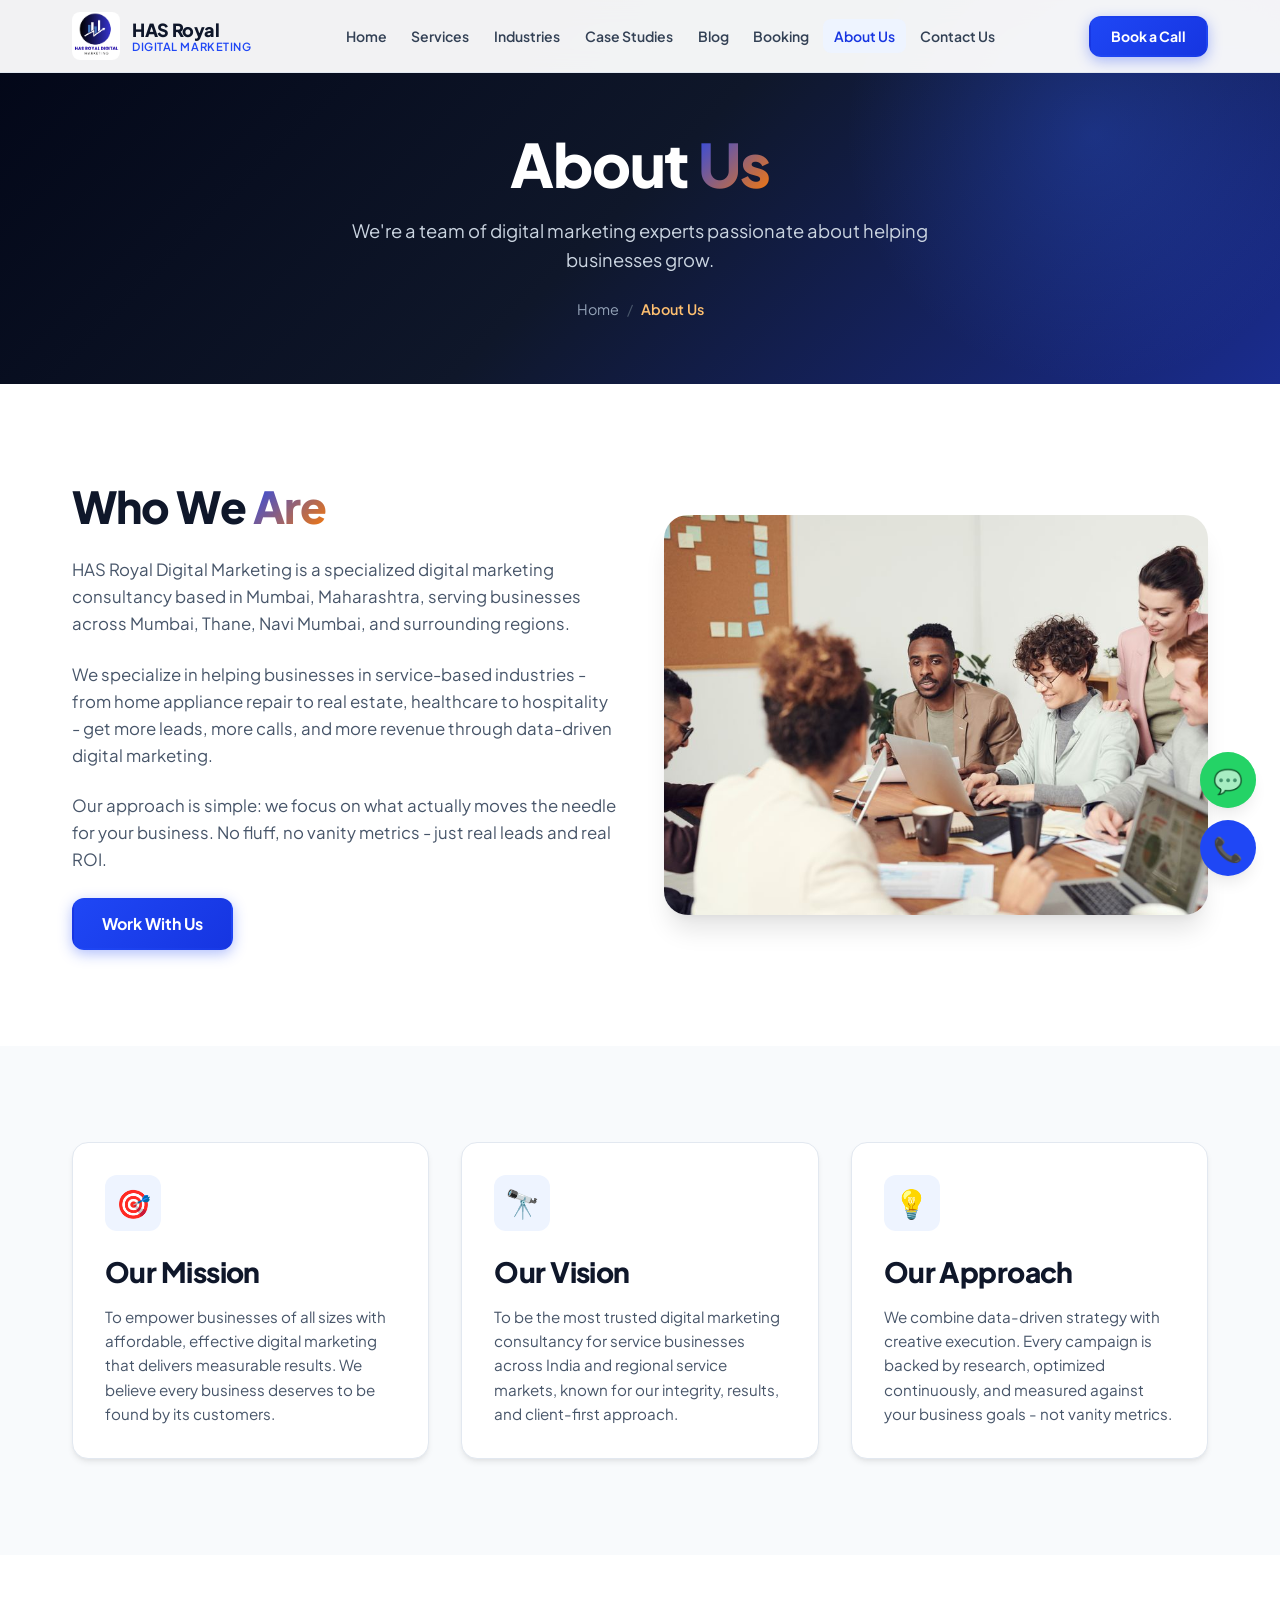
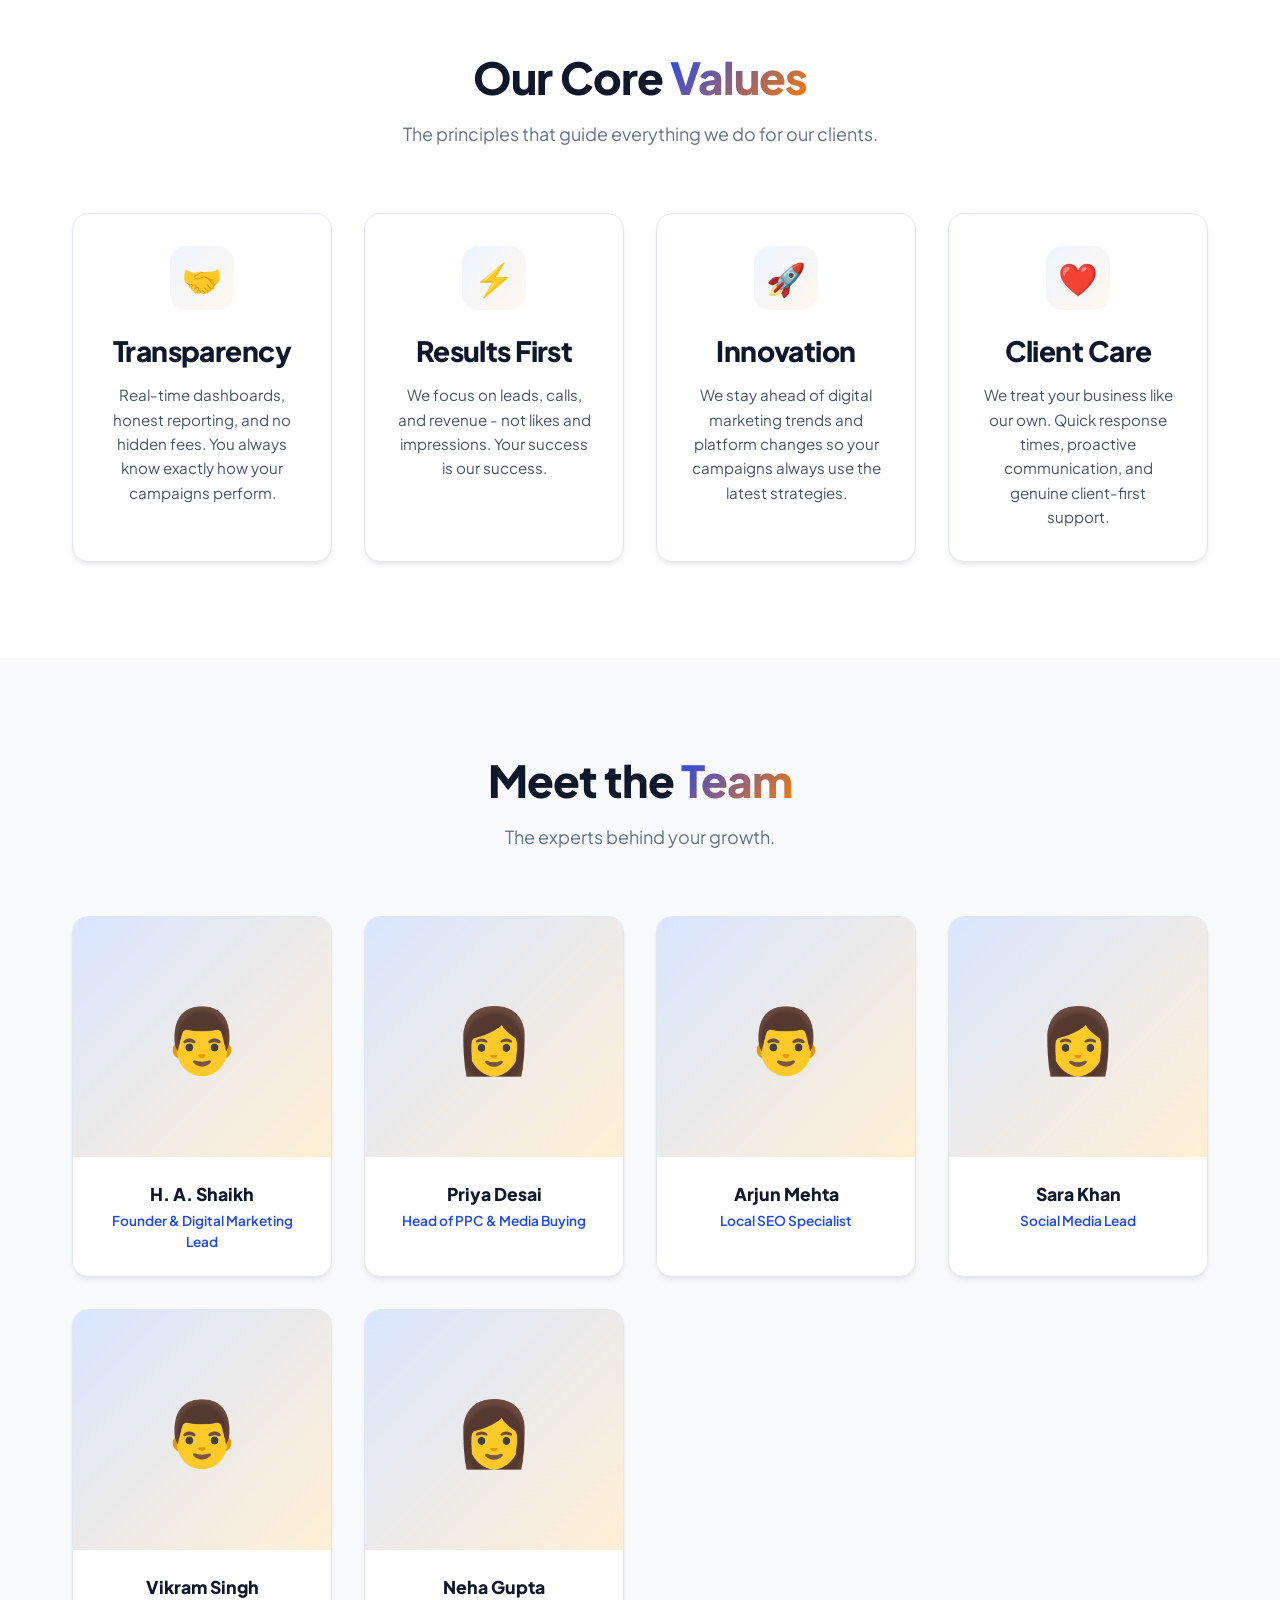
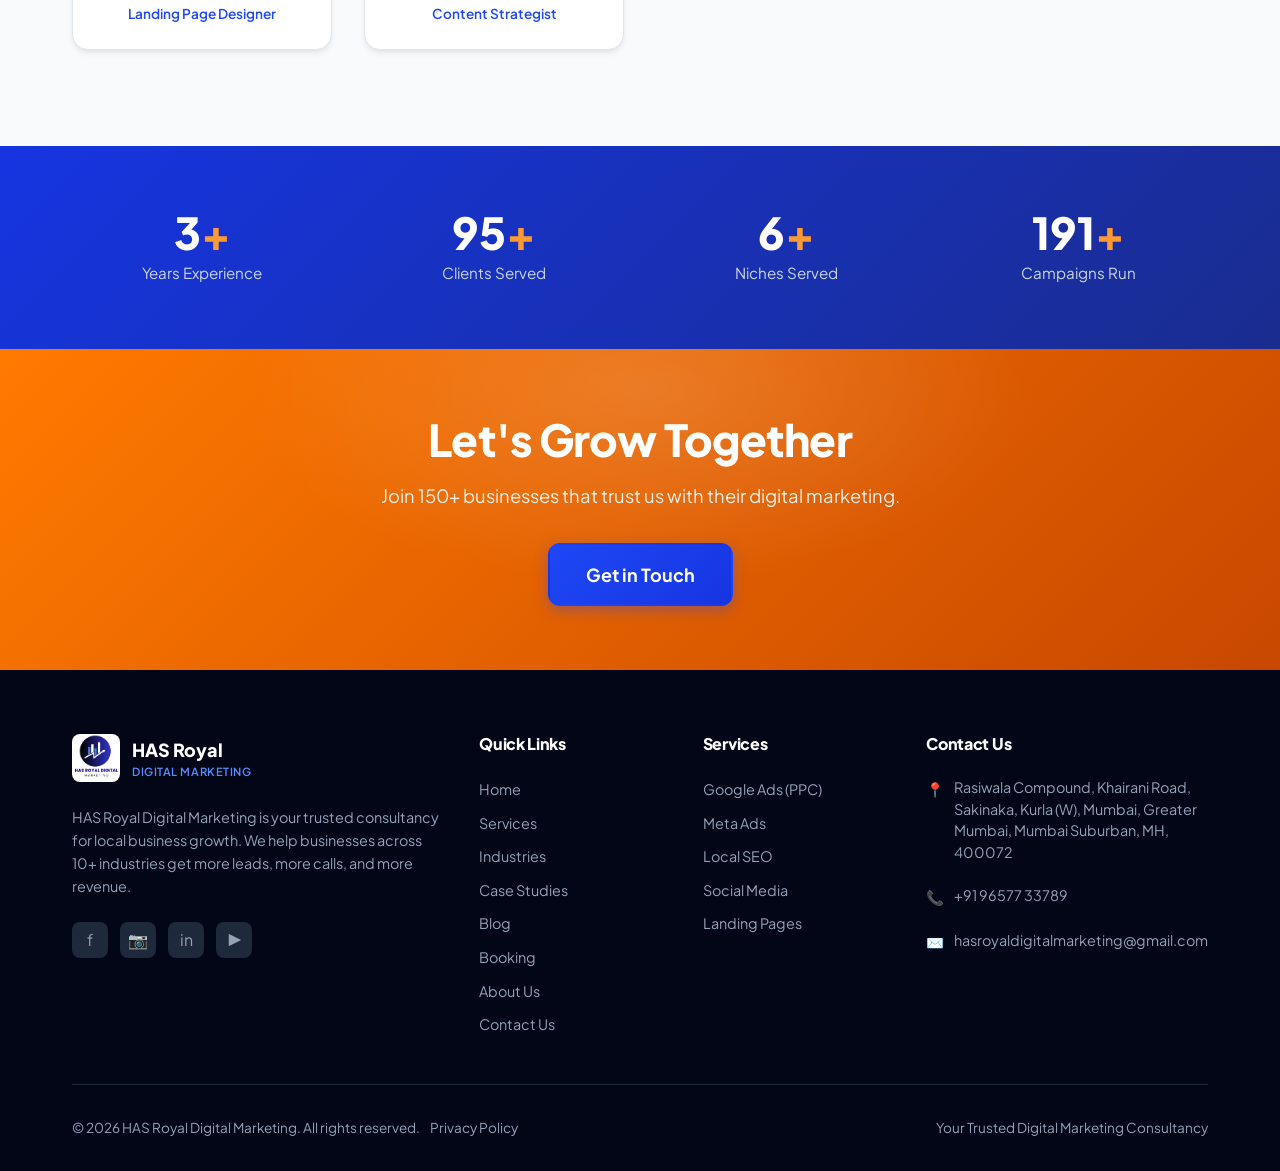
==== commit 89610079: "Add files via upload" ====
--- a/about.html
+++ b/about.html
@@ -98,7 +98,7 @@
       <div class="about-hero">
         <div class="about-hero-text fade-in">
           <h2>Who We <span class="text-gradient">Are</span></h2>
-          <p>HAS Royal Digital Marketing is a full-service digital marketing agency based in Palghar, Maharashtra, serving businesses across Mumbai, Thane, Navi Mumbai, and international markets including the USA, UK, Canada, and UAE.</p>
+          <p>HAS Royal Digital Marketing is a specialized digital marketing consultancy based in Mumbai, Maharashtra, serving businesses across Mumbai, Thane, Navi Mumbai, and surrounding regions.</p>
           <p>We specialize in helping businesses in service-based industries - from home appliance repair to real estate, healthcare to hospitality - get more leads, more calls, and more revenue through data-driven digital marketing.</p>
           <p>Our approach is simple: we focus on what actually moves the needle for your business. No fluff, no vanity metrics - just real leads and real ROI.</p>
           <a href="contact.html" class="btn btn-primary">Work With Us</a>
@@ -122,7 +122,7 @@
         <div class="card fade-in">
           <div class="card-icon">🔭</div>
           <h3>Our Vision</h3>
-          <p>To be the most trusted digital marketing partner for service businesses across India and international markets, known for our integrity, results, and client-first approach.</p>
+          <p>To be the most trusted digital marketing consultancy for service businesses across India and regional service markets, known for our integrity, results, and client-first approach.</p>
         </div>
         <div class="card fade-in">
           <div class="card-icon">💡</div>
@@ -157,7 +157,7 @@
         <div class="card value-card fade-in">
           <div class="icon">❤️</div>
           <h3>Client Care</h3>
-          <p>We treat your business like our own. Quick response times, proactive communication, and genuine partnership.</p>
+          <p>We treat your business like our own. Quick response times, proactive communication, and genuine client-first support.</p>
         </div>
       </div>
     </div>
@@ -173,21 +173,21 @@
           <div class="avatar">👨</div>
           <div class="info">
             <div class="name">H. A. Shaikh</div>
-            <div class="role">Founder & CEO</div>
+            <div class="role">Founder & Digital Marketing Lead</div>
           </div>
         </div>
         <div class="team-card fade-in">
           <div class="avatar">👩</div>
           <div class="info">
             <div class="name">Priya Desai</div>
-            <div class="role">Head of PPC</div>
+            <div class="role">Head of PPC & Media Buying</div>
           </div>
         </div>
         <div class="team-card fade-in">
           <div class="avatar">👨</div>
           <div class="info">
             <div class="name">Arjun Mehta</div>
-            <div class="role">SEO Specialist</div>
+            <div class="role">Local SEO Specialist</div>
           </div>
         </div>
         <div class="team-card fade-in">
@@ -201,7 +201,7 @@
           <div class="avatar">👨</div>
           <div class="info">
             <div class="name">Vikram Singh</div>
-            <div class="role">Web Designer</div>
+            <div class="role">Landing Page Designer</div>
           </div>
         </div>
         <div class="team-card fade-in">
@@ -216,103 +216,103 @@
   </section>
 
   <!-- Stats -->
-  <section class="stats-section">
-    <div class="container">
-      <div class="stats-grid">
-        <div class="stat-item fade-in">
-          <div class="num" data-counter="5" data-suffix="+">0</div>
-          <div class="label">Years Experience</div>
-        </div>
-        <div class="stat-item fade-in">
-          <div class="num" data-counter="200" data-suffix="+">0</div>
-          <div class="label">Clients Served</div>
-        </div>
-        <div class="stat-item fade-in">
-          <div class="num" data-counter="15" data-suffix="+">0</div>
-          <div class="label">Countries</div>
-        </div>
-        <div class="stat-item fade-in">
-          <div class="num" data-counter="500" data-suffix="+">0</div>
-          <div class="label">Campaigns Run</div>
-        </div>
-      </div>
-    </div>
-  </section>
+<section class="stats-section">
+  <div class="container">
+    <div class="stats-grid">
+      <div class="stat-item fade-in">
+        <div class="num" data-counter="5" data-suffix="+">0</div>
+        <div class="label">Years Experience</div>
+      </div>
+      <div class="stat-item fade-in">
+        <div class="num" data-counter="150" data-suffix="+">0</div>
+        <div class="label">Clients Served</div>
+      </div>
+      <div class="stat-item fade-in">
+        <div class="num" data-counter="10" data-suffix="+">0</div>
+        <div class="label">Niches Served</div>
+      </div>
+      <div class="stat-item fade-in">
+        <div class="num" data-counter="300" data-suffix="+">0</div>
+        <div class="label">Campaigns Run</div>
+      </div>
+    </div>
+  </div>
+</section>
 
   <!-- CTA -->
   <section class="cta-section">
     <div class="container">
       <h2>Let's Grow Together</h2>
-      <p>Join 200+ businesses that trust us with their digital marketing.</p>
+      <p>Join 150+ businesses that trust us with their digital marketing.</p>
       <a href="contact.html" class="btn btn-primary btn-lg">Get in Touch</a>
     </div>
   </section>
 
   <!-- Footer -->
-  <footer class="footer">
-    <div class="container">
-      <div class="footer-grid">
-        <div class="footer-brand-col">
-          <div class="footer-brand">
-            <img src="assets/has-royal-digital-marketing-logo.jpg" alt="HAS Royal Digital Marketing Logo">
-            <div>
-              <div class="brand">HAS Royal</div>
-              <div class="tag">Digital Marketing</div>
-            </div>
-          </div>
-          <div class="footer-about">
-            <p>Your trusted digital marketing partner for local and international growth. We help businesses across 10+ industries get more leads, more calls, and more revenue.</p>
-            <div class="footer-social">
-              <a href="booking.html" aria-label="Facebook">f</a>
-              <a href="booking.html" aria-label="Instagram">📷</a>
-              <a href="booking.html" aria-label="LinkedIn">in</a>
-              <a href="booking.html" aria-label="YouTube">▶</a>
-            </div>
-          </div>
-        </div>
-        <div class="footer-col">
-          <h4>Quick Links</h4>
-          <ul>
-            <li><a href="index.html">Home</a></li>
-            <li><a href="services.html">Services</a></li>
-            <li><a href="industries.html">Industries</a></li>
-            <li><a href="casestudies.html">Case Studies</a></li>
-            <li><a href="blog.html">Blog</a></li>
-            <li><a href="booking.html">Booking</a></li>
-            <li><a href="about.html">About Us</a></li>
-            <li><a href="contact.html">Contact Us</a></li>
-          </ul>
-        </div>
-        <div class="footer-col">
-          <h4>Services</h4>
-          <ul>
-            <li><a href="services.html">Google Ads (PPC)</a></li>
-            <li><a href="services.html">Meta Ads</a></li>
-            <li><a href="services.html">SEO</a></li>
-            <li><a href="services.html">Social Media</a></li>
-            <li><a href="services.html">Landing Pages</a></li>
-          </ul>
-        </div>
-        <div class="footer-col">
-          <h4>Contact Us</h4>
-          <ul class="footer-contact">
-            <li><span class="icon">📍</span> Rasiwala Compound, Khairani Road, Sakinaka, Kurla (W), Mumbai, Greater Mumbai, Mumbai Suburban, MH, 400072</li>
-            <li><span class="icon">📞</span> <a href="tel:+919657733789">+91 96577 33789</a></li>
-            <li><span class="icon">✉️</span> <a href="mailto:hasroyaldigitalmarketing@gmail.com">hasroyaldigitalmarketing@gmail.com</a></li>
-          </ul>
-        </div>
-      </div>
-      <div class="footer-bottom">
-        <p>&copy; 2026 HAS Royal Digital Marketing. All rights reserved. <a href="privacy.html" style="color:var(--neutral-400);margin-left:0.5rem">Privacy Policy</a></p>
-        <p>Your Trusted Partner for Growth & Lead Generation</p>
-      </div>
-    </div>
-  </footer>
-
-  <!-- Floating Buttons -->
-  <div class="floating-buttons">
-    <a href="https://wa.me/919657733789" class="float-btn float-btn-whatsapp" target="_blank" rel="noopener" aria-label="Chat on WhatsApp" style="position:relative">💬</a>
-    <a href="tel:+919657733789" class="float-btn float-btn-call" aria-label="Call Now">📞</a>
+<footer class="footer">
+  <div class="container">
+    <div class="footer-grid">
+      <div class="footer-brand-col">
+        <div class="footer-brand">
+          <img src="assets/has-royal-digital-marketing-logo.jpg" alt="HAS Royal Digital Marketing Logo">
+          <div>
+            <div class="brand">HAS Royal</div>
+            <div class="tag">Digital Marketing</div>
+          </div>
+        </div>
+        <div class="footer-about">
+          <p>HAS Royal Digital Marketing is your trusted consultancy for local business growth. We help businesses across 10+ industries get more leads, more calls, and more revenue.</p>
+          <div class="footer-social">
+            <a href="booking.html" aria-label="Facebook">f</a>
+            <a href="booking.html" aria-label="Instagram">📷</a>
+            <a href="booking.html" aria-label="LinkedIn">in</a>
+            <a href="booking.html" aria-label="YouTube">▶</a>
+          </div>
+        </div>
+      </div>
+      <div class="footer-col">
+        <h4>Quick Links</h4>
+        <ul>
+          <li><a href="index.html">Home</a></li>
+          <li><a href="services.html">Services</a></li>
+          <li><a href="industries.html">Industries</a></li>
+          <li><a href="casestudies.html">Case Studies</a></li>
+          <li><a href="blog.html">Blog</a></li>
+          <li><a href="booking.html">Booking</a></li>
+          <li><a href="about.html">About Us</a></li>
+          <li><a href="contact.html">Contact Us</a></li>
+        </ul>
+      </div>
+      <div class="footer-col">
+        <h4>Services</h4>
+        <ul>
+          <li><a href="services.html">Google Ads (PPC)</a></li>
+          <li><a href="services.html">Meta Ads</a></li>
+          <li><a href="services.html">Local SEO</a></li>
+          <li><a href="services.html">Social Media</a></li>
+          <li><a href="services.html">Landing Pages</a></li>
+        </ul>
+      </div>
+      <div class="footer-col">
+        <h4>Contact Us</h4>
+        <ul class="footer-contact">
+          <li><span class="icon">📍</span> Rasiwala Compound, Khairani Road, Sakinaka, Kurla (W), Mumbai, Greater Mumbai, Mumbai Suburban, MH, 400072</li>
+          <li><span class="icon">📞</span> <a href="tel:+919657733789">+91 96577 33789</a></li>
+          <li><span class="icon">✉️</span> <a href="mailto:hasroyaldigitalmarketing@gmail.com">hasroyaldigitalmarketing@gmail.com</a></li>
+        </ul>
+      </div>
+    </div>
+    <div class="footer-bottom">
+      <p>&copy; 2026 HAS Royal Digital Marketing. All rights reserved. <a href="privacy.html" style="color:var(--neutral-400);margin-left:0.5rem">Privacy Policy</a></p>
+      <p>Your Trusted Digital Marketing Consultancy</p>
+    </div>
+  </div>
+</footer>
+
+<!-- Floating Buttons -->
+<div class="floating-buttons">
+  <a href="https://wa.me/919657733789" class="float-btn float-btn-whatsapp" target="_blank" rel="noopener" aria-label="Chat on WhatsApp" style="position:relative">💬</a>
+  <a href="tel:+919657733789" class="float-btn float-btn-call" aria-label="Call Now">📞</a>
 </div>
 
   <script src="js/main.js"></script>
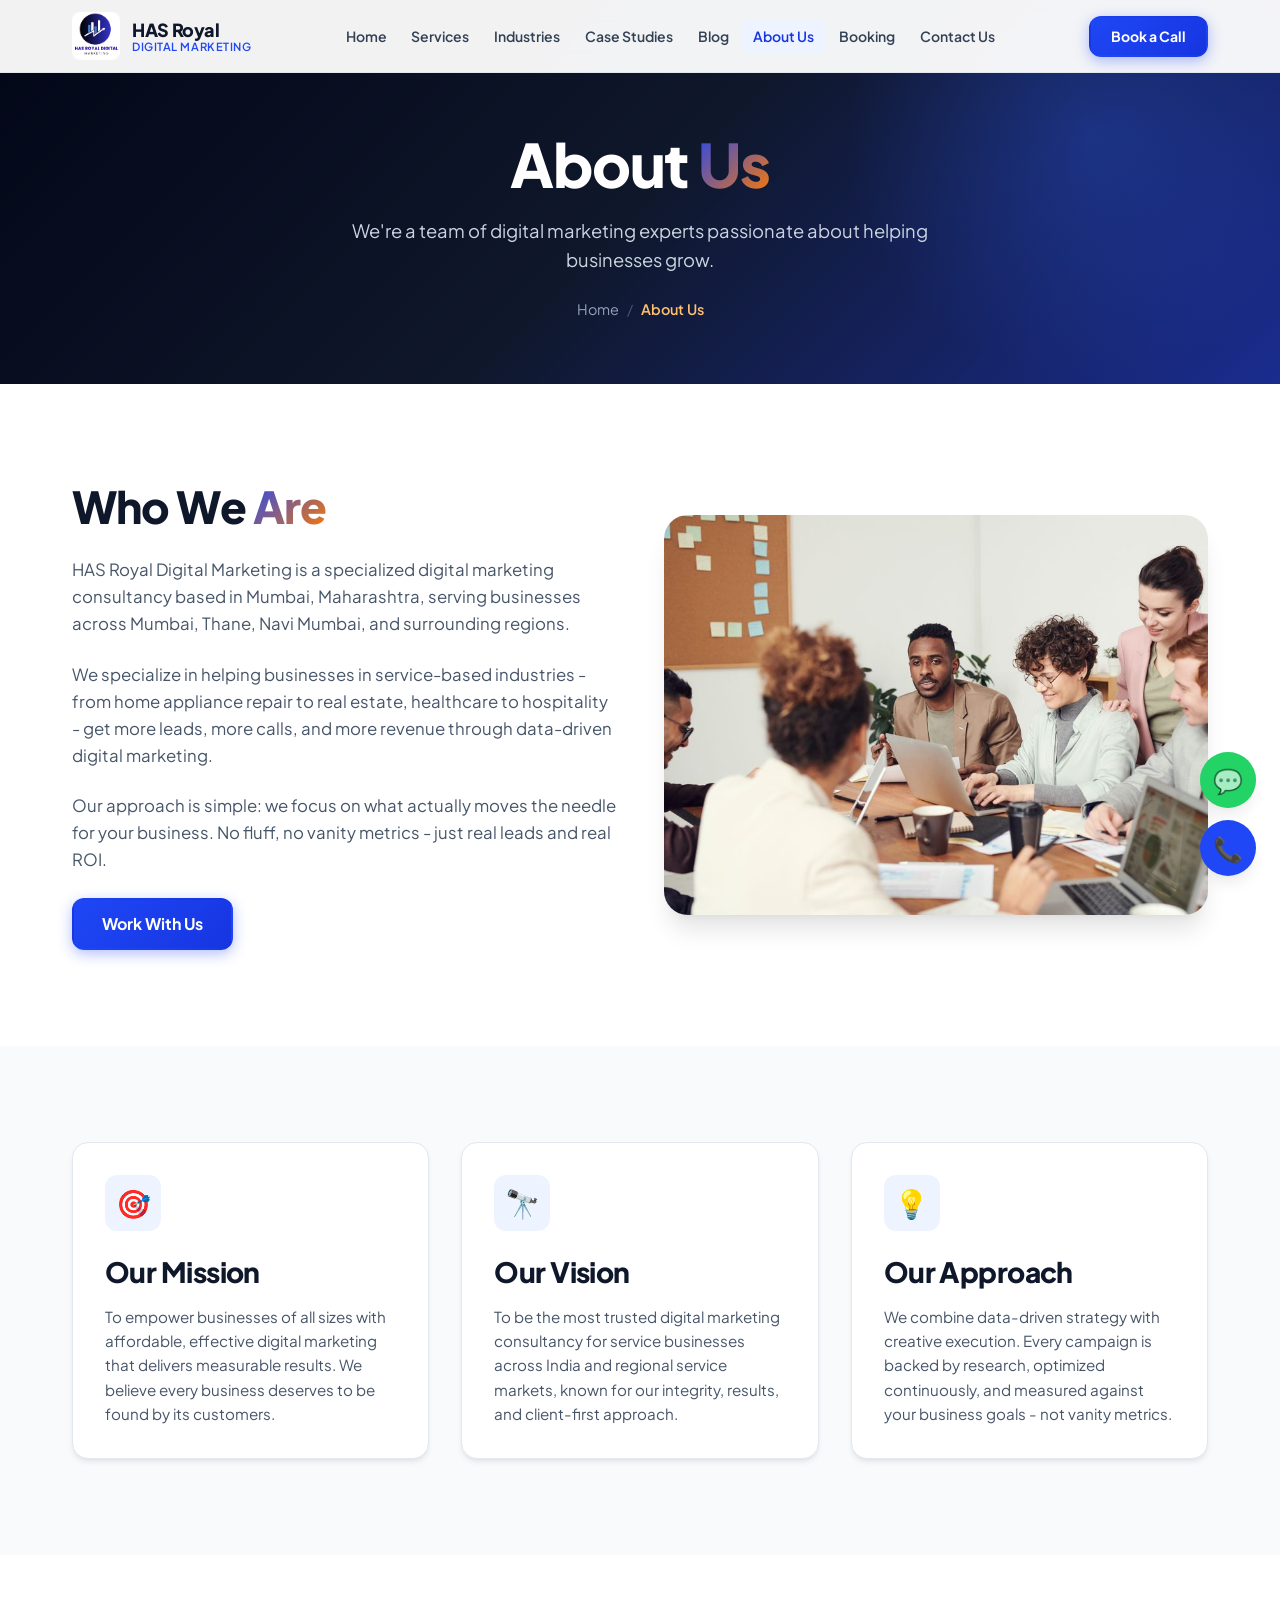
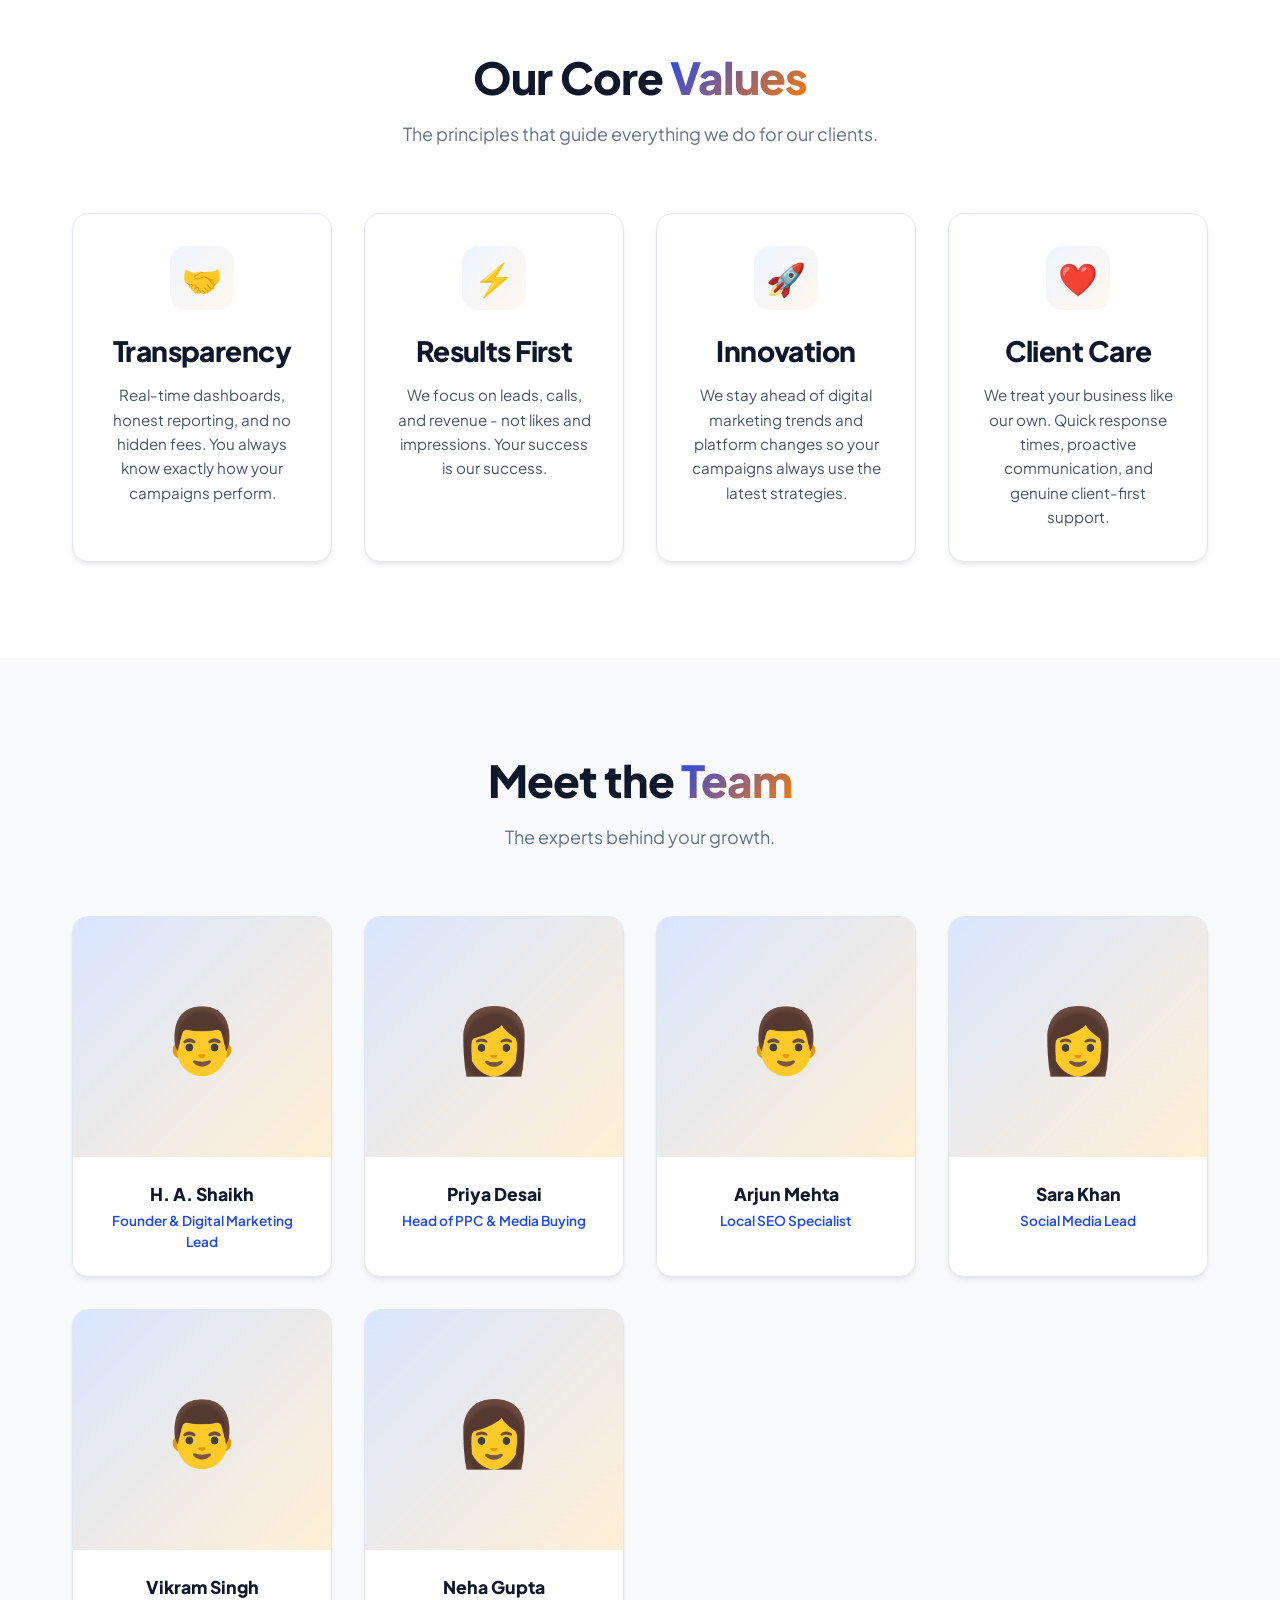
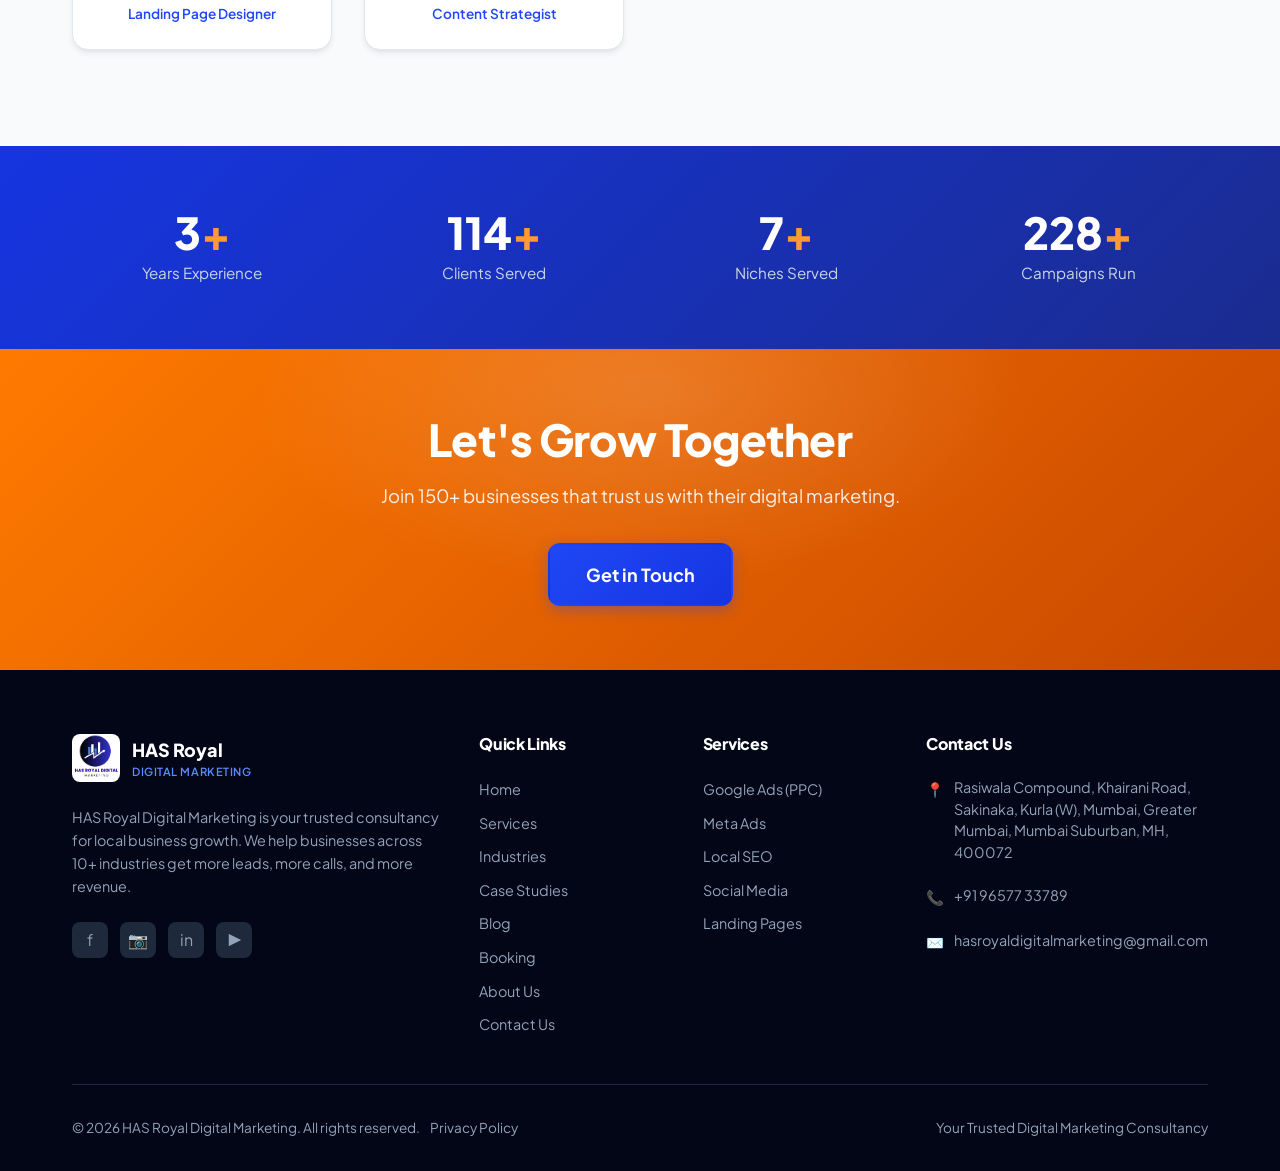
==== commit 056abc6b: "Add files via upload" ====
--- a/about.html
+++ b/about.html
@@ -4,8 +4,8 @@
   <meta charset="UTF-8">
   <meta name="viewport" content="width=device-width, initial-scale=1.0">
   <title>About Us - HAS Royal Digital Marketing</title>
-  <meta name="description" content="Learn about HAS Royal Digital Marketing - a full-service digital marketing agency based in Palghar, Maharashtra serving Mumbai, Thane, Navi Mumbai and international markets. Meet our team and discover our values.">
-  <meta name="keywords" content="digital marketing agency, about HAS Royal, marketing team Mumbai, digital marketing Palghar, marketing agency Maharashtra">
+  <meta name="description" content="Learn about HAS Royal Digital Marketing - a trusted digital marketing consultancy based in Sakinaka, Mumbai serving All Mumbai Services, Thane, and Navi Mumbai. Meet our team and discover our values.">
+  <meta name="keywords" content="digital marketing consultancy, about HAS Royal, marketing team Mumbai, digital marketing Sakinaka, marketing agency Maharashtra, All Mumbai Services">
   <link rel="preconnect" href="https://fonts.googleapis.com">
   <link rel="preconnect" href="https://fonts.gstatic.com" crossorigin>
   <link href="https://fonts.googleapis.com/css2?family=Plus+Jakarta+Sans:wght@400;600;700;800&display=swap" rel="stylesheet">
@@ -13,33 +13,35 @@
   <link rel="stylesheet" href="css/styles.css">
   <meta property="og:type" content="website">
   <meta property="og:title" content="About Us | HAS Royal Digital Marketing">
-  <meta property="og:description" content="Full-service digital marketing agency based in Palghar, Maharashtra. Serving Mumbai, Thane, Navi Mumbai and international markets with data-driven marketing.">
+  <meta property="og:description" content="Trusted digital marketing consultancy based in Sakinaka, Mumbai. Serving All Mumbai Services, Thane, and Navi Mumbai with data-driven marketing.">
   <meta property="og:image" content="images/about-team.jpg">
-  <meta property="og:url" content="https://hasroyaldigitalmarketing.com/about.html">
+  <meta property="og:url" content="https://has-royal-digital-marketing.netlify.app/about.html">
   <meta name="twitter:card" content="summary_large_image">
   <meta name="twitter:title" content="About Us | HAS Royal Digital Marketing">
-  <meta name="twitter:description" content="Full-service digital marketing agency serving Mumbai, Thane, Navi Mumbai and international markets.">
+  <meta name="twitter:description" content="Trusted digital marketing consultancy serving All Mumbai Services, Thane, and Navi Mumbai.">
   <meta name="twitter:image" content="images/about-team.jpg">
   <script type="application/ld+json">
   {
     "@context": "https://schema.org",
     "@type": "AboutPage",
     "mainEntity": {
-      "@type": "Organization",
+      "@type": "LocalBusiness",
       "name": "HAS Royal Digital Marketing",
       "foundingDate": "2020",
-      "email": "hasroyaldigitalmarketing@gamail.com",
-      "telephone": "+91 8828634628",
+      "email": "hasroyaldigitalmarketing@gmail.com",
+      "telephone": "+91 9657733789",
       "address": {
         "@type": "PostalAddress",
-        "streetAddress": "Sarve No 125, Jadhav Pada, Gaondevi Road, Dhaniv Talav",
-        "addressLocality": "Palghar",
+        "streetAddress": "Rasiwala Compound, Khairani Road, Sakinaka, Kurla (W)",
+        "addressLocality": "Mumbai",
         "addressRegion": "Maharashtra",
-        "postalCode": "401209",
+        "postalCode": "400072",
         "addressCountry": "IN"
       },
-      "areaServed": ["Mumbai", "Thane", "Navi Mumbai", "USA", "UK", "Canada", "UAE"],
-      "url": "https://hasroyaldigitalmarketing.com/"
+      "areaServed": ["All Mumbai Services", "Thane", "Navi Mumbai"],
+      "url": "https://has-royal-digital-marketing.netlify.app/about.html",
+      "priceRange": "$",
+      "openingHours": "Mo-Su 00:00-23:59"
     }
   }
   </script>
@@ -57,16 +59,31 @@
             <span class="tag">Digital Marketing</span>
           </div>
         </a>
+
+        <!-- Desktop Navigation Links -->
         <ul class="nav-links" id="navLinks">
           <li><a href="index.html" class="nav-link">Home</a></li>
           <li><a href="services.html" class="nav-link">Services</a></li>
           <li><a href="industries.html" class="nav-link">Industries</a></li>
           <li><a href="casestudies.html" class="nav-link">Case Studies</a></li>
           <li><a href="blog.html" class="nav-link">Blog</a></li>
+          <li><a href="about.html" class="nav-link">About Us</a></li>
           <li><a href="booking.html" class="nav-link">Booking</a></li>
-          <li><a href="about.html" class="nav-link">About Us</a></li>
           <li><a href="contact.html" class="nav-link">Contact Us</a></li>
         </ul>
+
+        <!-- Mobile Quick CTA Buttons (Next to Hamburger Menu) -->
+        <div class="mobile-top-cta">
+          <a href="tel:+919657733789" class="top-call-btn" aria-label="Call Now">
+            <div class="support-agent-avatar">
+              <img src="https://images.unsplash.com/photo-1573496359142-b8d87734a5a2?auto=format&fit=crop&w=150&q=80" alt="Support Agent">
+              <span class="agent-status-dot"></span>
+            </div>
+            <span class="cta-text">Call</span>
+          </a>
+          <a href="booking.html" class="top-book-btn" aria-label="Book Now">Book</a>
+        </div>
+
         <div class="nav-cta">
           <a href="booking.html" class="btn btn-primary btn-sm">Book a Call</a>
           <button class="nav-toggle" id="navToggle" aria-label="Toggle menu">
--- a/css/styles.css
+++ b/css/styles.css
@@ -1998,3 +1998,62 @@
     height: 40px;
   }
 }
+/* Mobile Quick CTA Styles near Hamburger */
+.mobile-top-cta {
+  display: none;
+  align-items: center;
+  gap: 6px;
+  margin-left: auto;
+  margin-right: 10px;
+}
+.top-call-btn, .top-book-btn {
+  display: flex;
+  align-items: center;
+  gap: 5px;
+  padding: 4px 10px 4px 4px;
+  font-size: 12px;
+  font-weight: 700;
+  border-radius: 20px;
+  text-decoration: none;
+  white-space: nowrap;
+  transition: all 0.3s ease;
+}
+.top-call-btn {
+  background-color: #eff6ff;
+  color: #2563eb;
+  border: 1px solid #bfdbfe;
+}
+.support-agent-avatar {
+  position: relative;
+  width: 26px;
+  height: 26px;
+  border-radius: 50%;
+  overflow: hidden;
+  border: 2px solid #2563eb;
+}
+.support-agent-avatar img {
+  width: 100%;
+  height: 100%;
+  object-fit: cover;
+}
+.agent-status-dot {
+  position: absolute;
+  bottom: 0;
+  right: 0;
+  width: 7px;
+  height: 7px;
+  background-color: #10b981;
+  border: 1px solid #ffffff;
+  border-radius: 50%;
+}
+.top-book-btn {
+  background-color: #2563eb;
+  color: #ffffff;
+  padding: 6px 12px;
+  border-radius: 20px;
+}
+@media (max-width: 991px) {
+  .mobile-top-cta {
+    display: flex;
+  }
+}
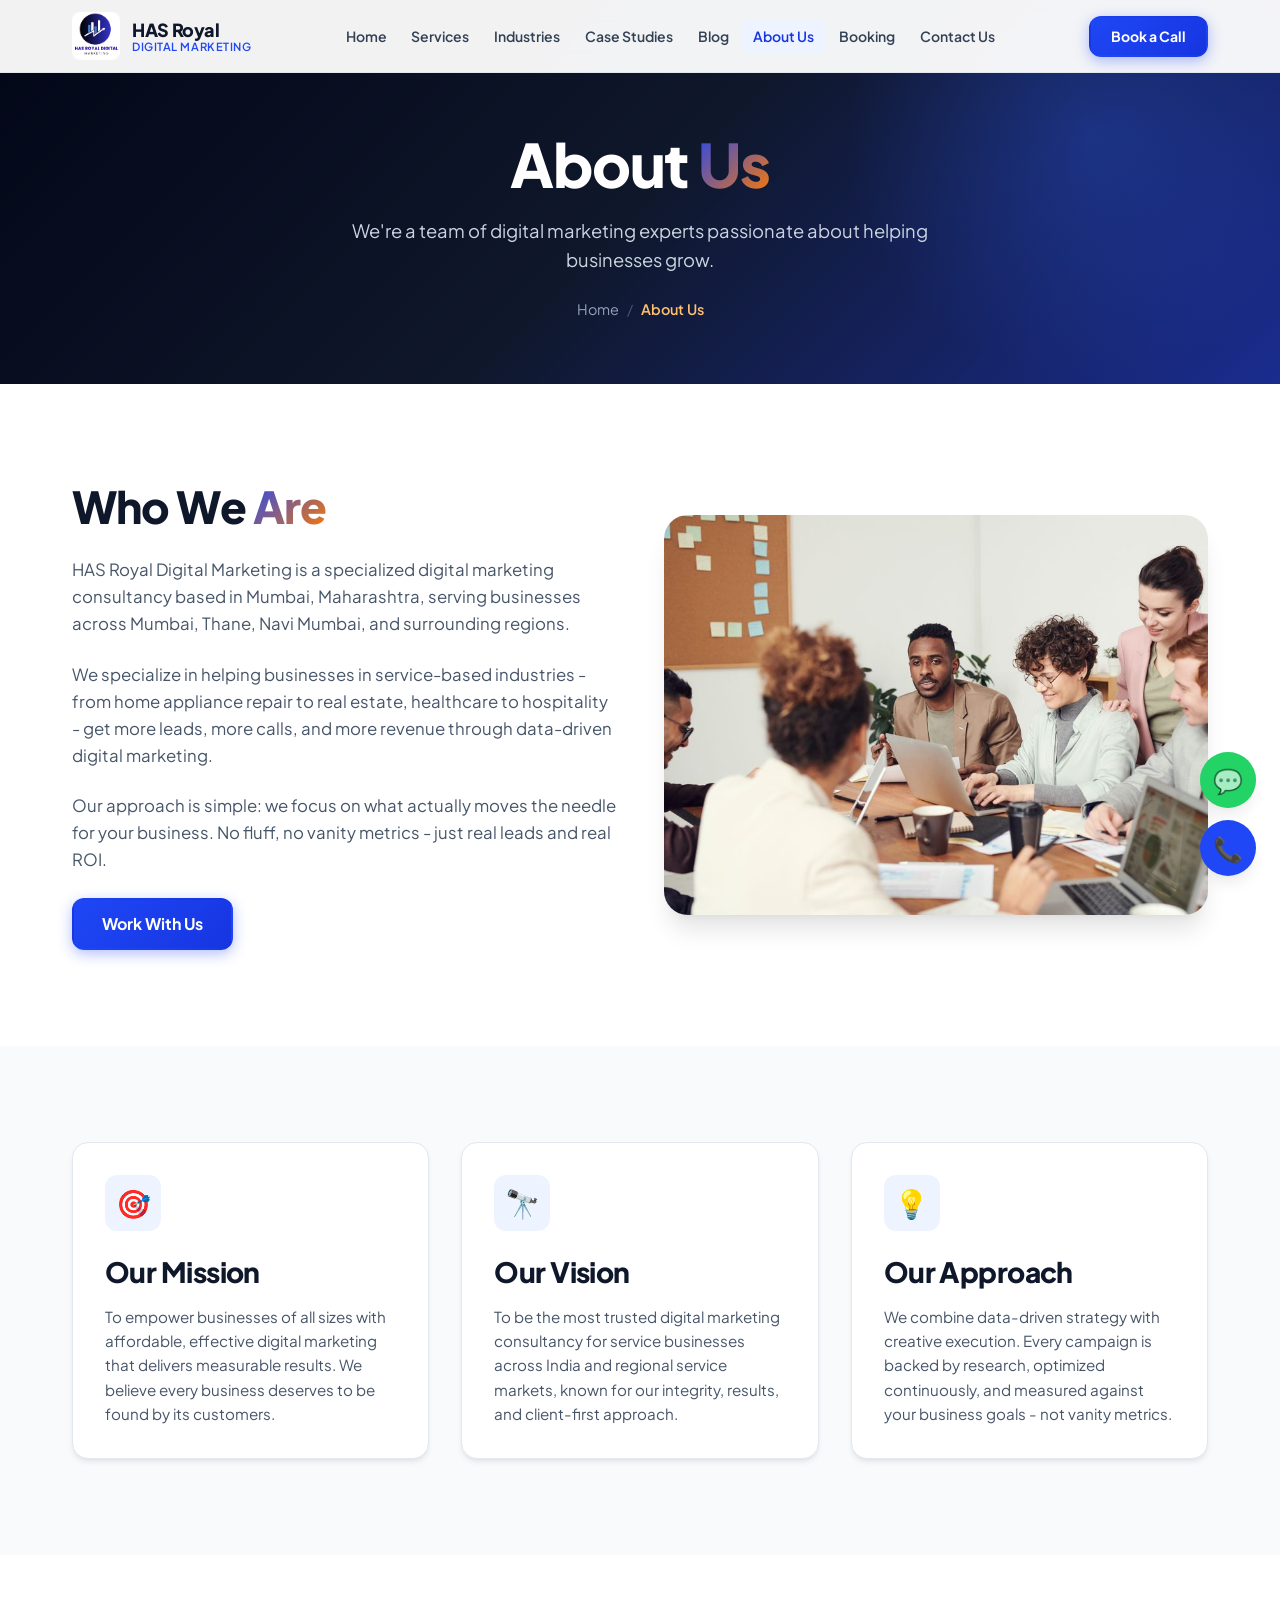
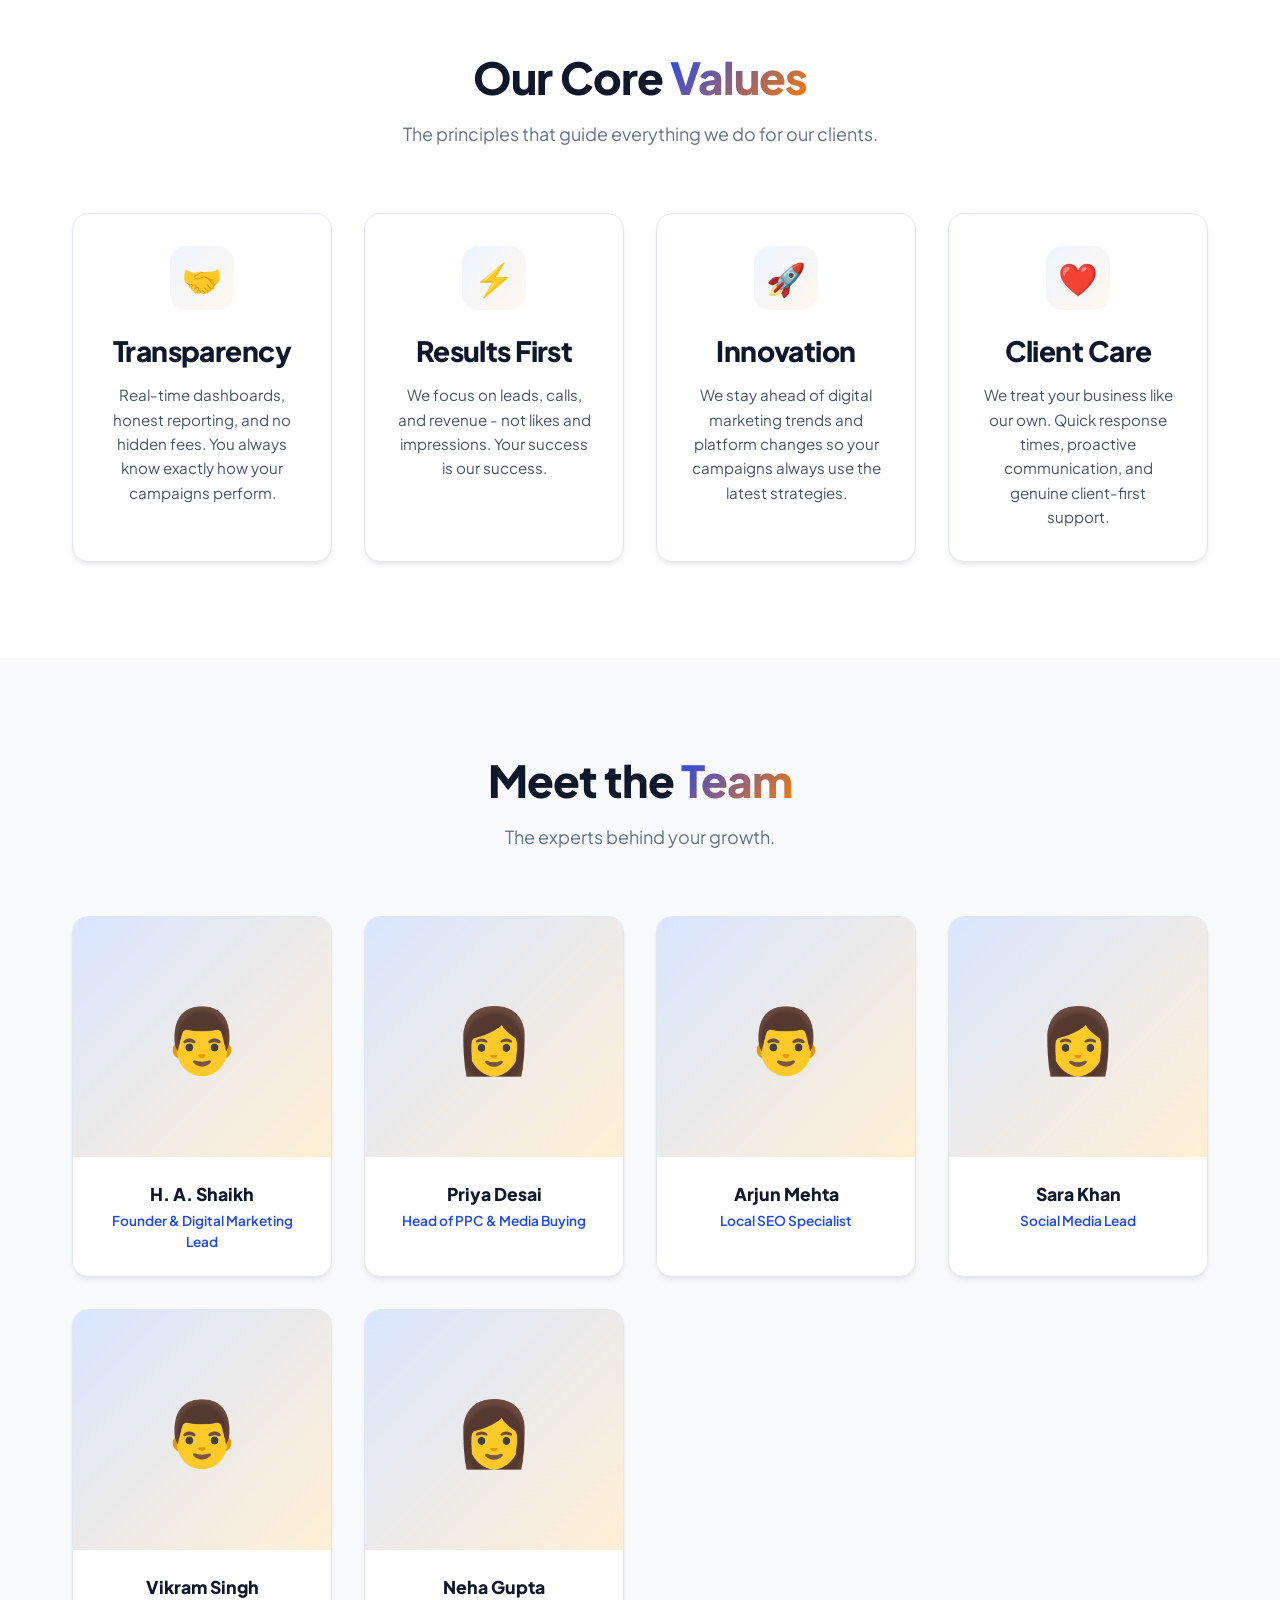
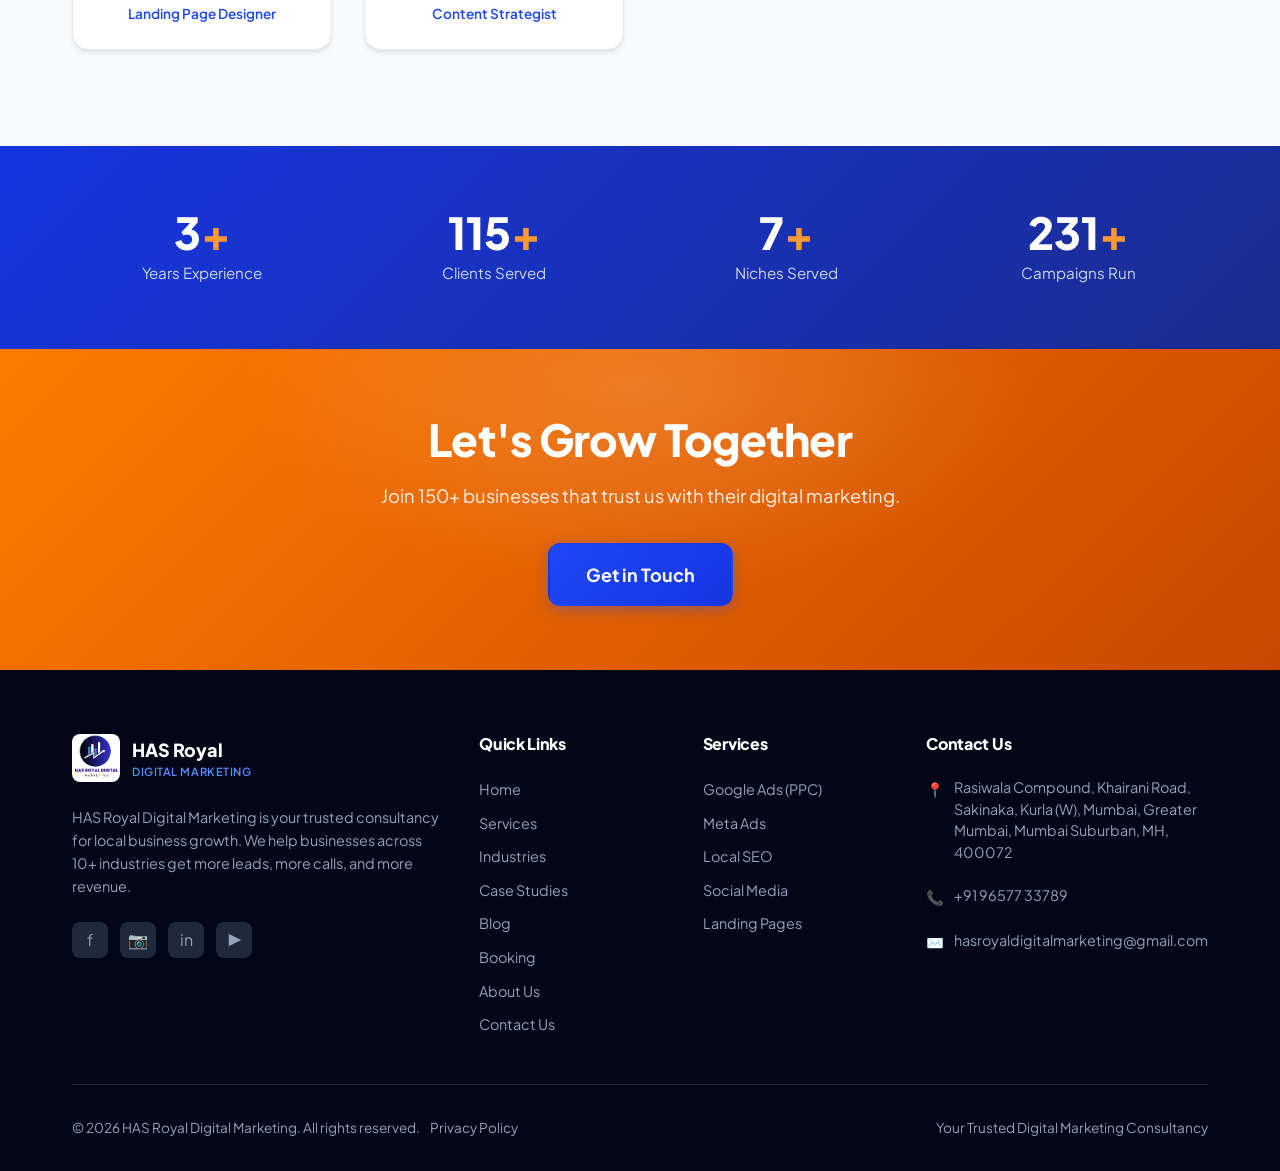
==== commit f876b413: "Add files via upload" ====
--- a/about.html
+++ b/about.html
@@ -6,6 +6,15 @@
   <title>About Us - HAS Royal Digital Marketing</title>
   <meta name="description" content="Learn about HAS Royal Digital Marketing - a trusted digital marketing consultancy based in Sakinaka, Mumbai serving All Mumbai Services, Thane, and Navi Mumbai. Meet our team and discover our values.">
   <meta name="keywords" content="digital marketing consultancy, about HAS Royal, marketing team Mumbai, digital marketing Sakinaka, marketing agency Maharashtra, All Mumbai Services">
+  <!-- Google tag (gtag.js) -->
+<script async src="https://www.googletagmanager.com/gtag/js?id=AW-18473427269"></script>
+<script>
+  window.dataLayer = window.dataLayer || [];
+  function gtag(){dataLayer.push(arguments);}
+  gtag('js', new Date());
+
+  gtag('config', 'AW-18473427269');
+</script>
   <link rel="preconnect" href="https://fonts.googleapis.com">
   <link rel="preconnect" href="https://fonts.gstatic.com" crossorigin>
   <link href="https://fonts.googleapis.com/css2?family=Plus+Jakarta+Sans:wght@400;600;700;800&display=swap" rel="stylesheet">
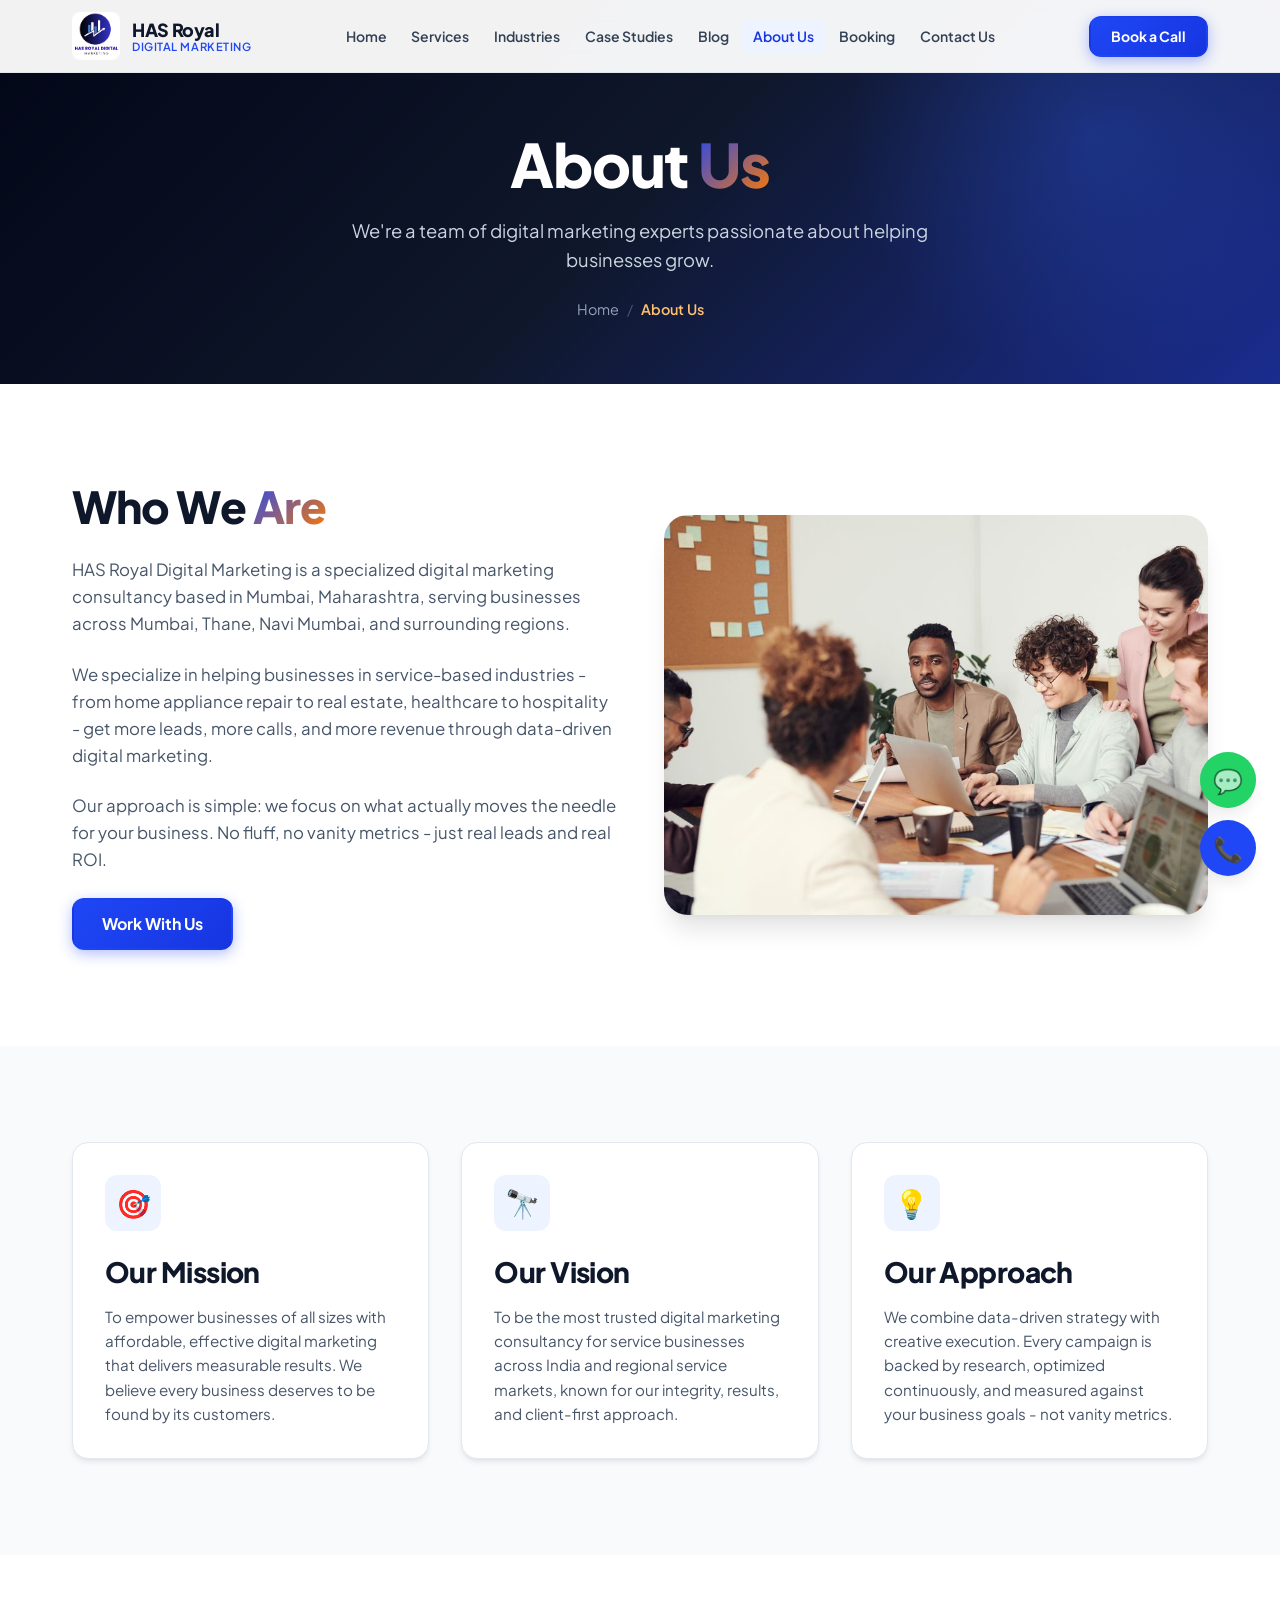
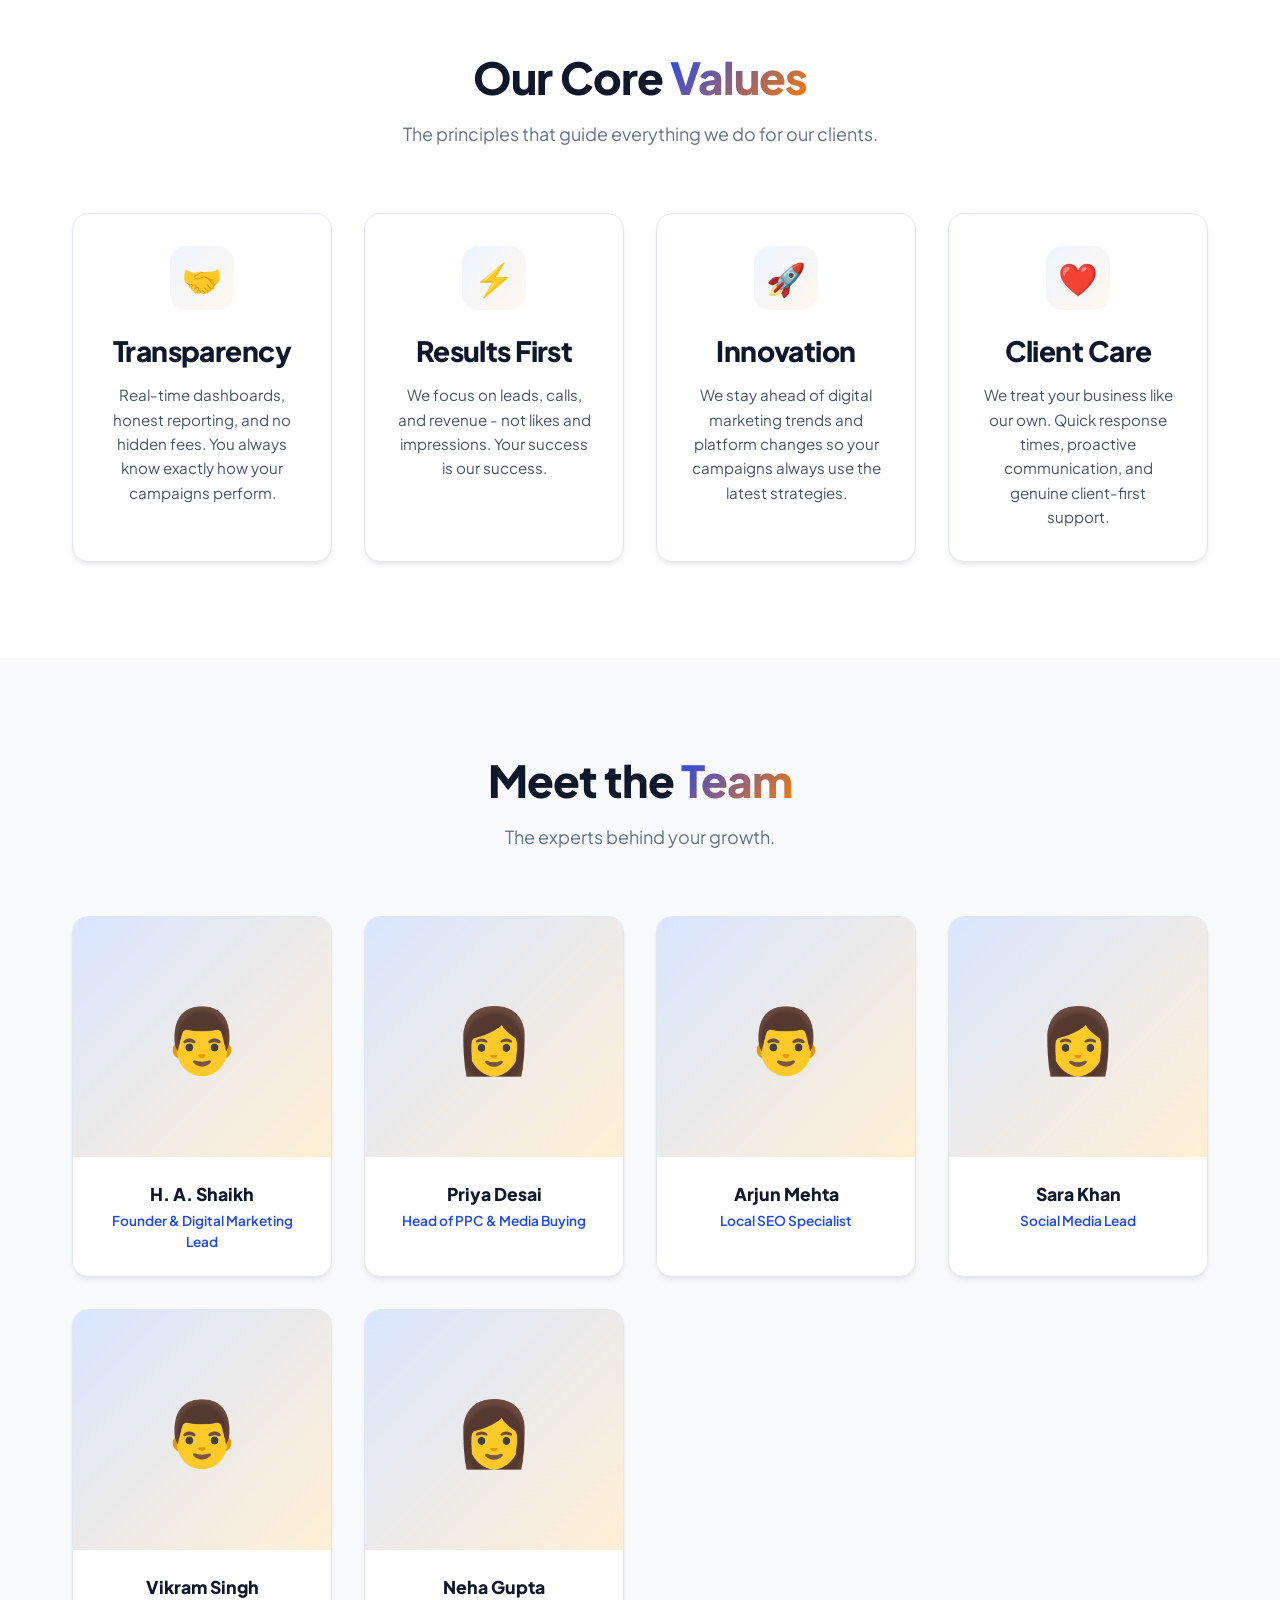
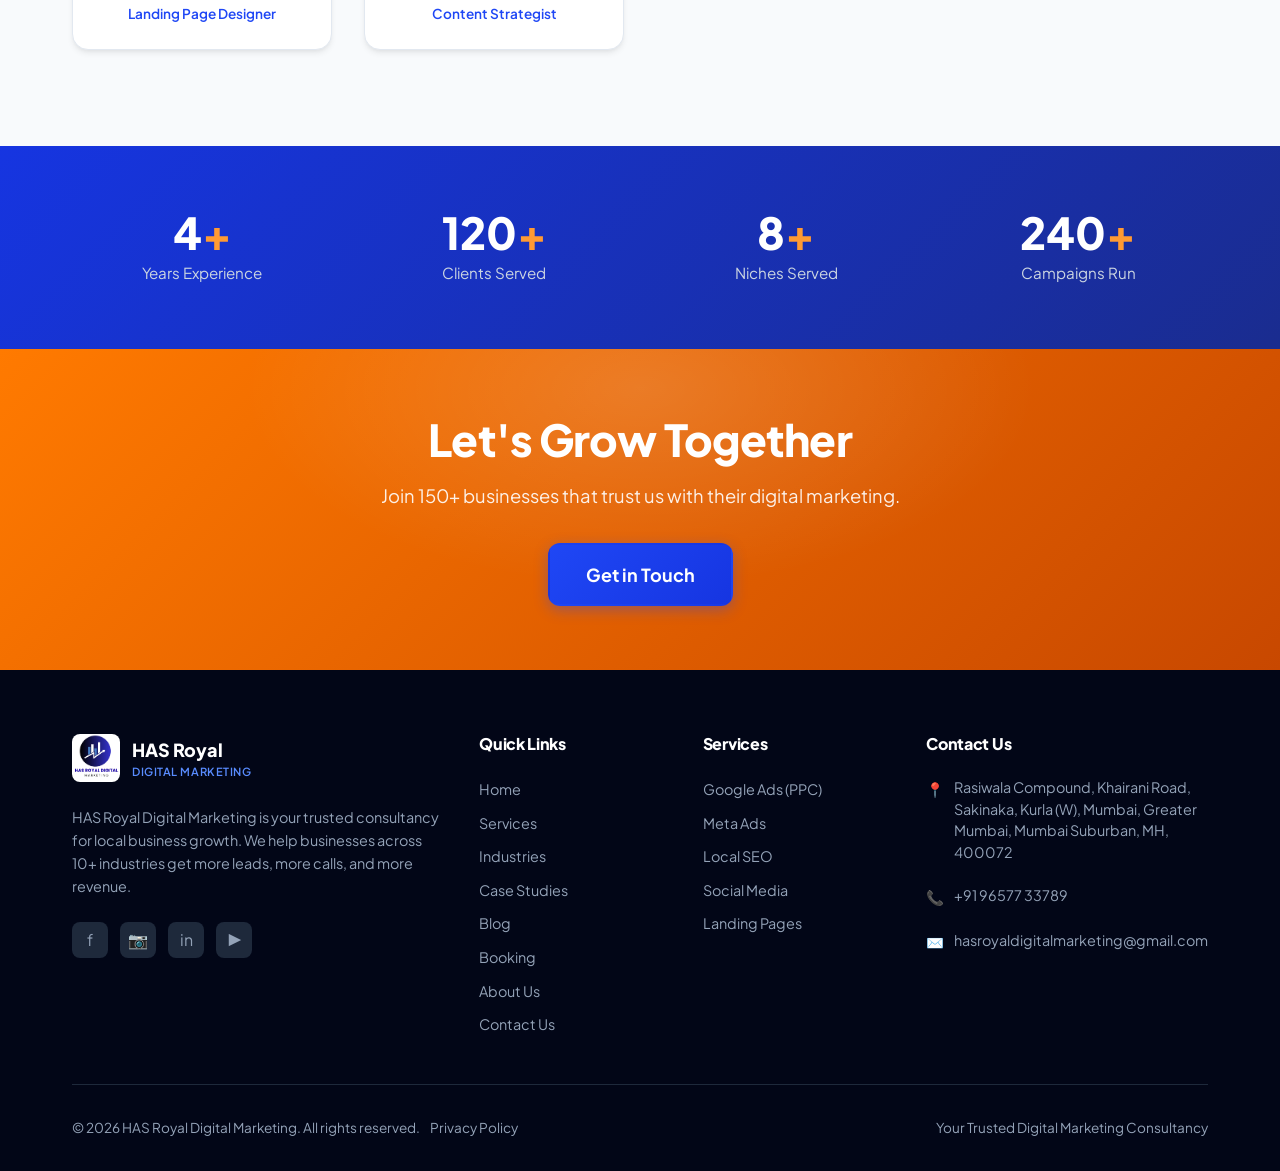
==== commit b74e2b95: "Add files via upload" ====
--- a/about.html
+++ b/about.html
@@ -16,6 +16,22 @@
   gtag('config', 'AW-18473427269');
 </script>
   <link rel="preconnect" href="https://fonts.googleapis.com">
+  <script>
+  function gtag_report_conversion(url) {
+    var callback = function () {
+      if (typeof(url) != 'undefined') {
+        window.location = url;
+      }
+    };
+    gtag('event', 'conversion', {
+      'send_to': 'AW-18473427269/IwwNCNT-_IodEMXC6OhE',
+      'value': 1.0,
+      'currency': 'INR',
+      'event_callback': callback
+    });
+    return false;
+  }
+</script>
   <link rel="preconnect" href="https://fonts.gstatic.com" crossorigin>
   <link href="https://fonts.googleapis.com/css2?family=Plus+Jakarta+Sans:wght@400;600;700;800&display=swap" rel="stylesheet">
   <link rel="icon" type="image/jpeg" href="assets/has-royal-digital-marketing-logo.jpg">
@@ -83,7 +99,7 @@
 
         <!-- Mobile Quick CTA Buttons (Next to Hamburger Menu) -->
         <div class="mobile-top-cta">
-          <a href="tel:+919657733789" class="top-call-btn" aria-label="Call Now">
+          <a href="tel:+919657733789" onclick="return gtag_report_conversion('tel:+919657733789');" class="top-call-btn" aria-label="Call Now">
             <div class="support-agent-avatar">
               <img src="https://images.unsplash.com/photo-1573496359142-b8d87734a5a2?auto=format&fit=crop&w=150&q=80" alt="Support Agent">
               <span class="agent-status-dot"></span>
@@ -323,7 +339,7 @@
         <h4>Contact Us</h4>
         <ul class="footer-contact">
           <li><span class="icon">📍</span> Rasiwala Compound, Khairani Road, Sakinaka, Kurla (W), Mumbai, Greater Mumbai, Mumbai Suburban, MH, 400072</li>
-          <li><span class="icon">📞</span> <a href="tel:+919657733789">+91 96577 33789</a></li>
+          <li><span class="icon">📞</span> <a href="tel:+919657733789" onclick="return gtag_report_conversion('tel:+919657733789');">+91 96577 33789</a></li>
           <li><span class="icon">✉️</span> <a href="mailto:hasroyaldigitalmarketing@gmail.com">hasroyaldigitalmarketing@gmail.com</a></li>
         </ul>
       </div>
@@ -336,9 +352,9 @@
 </footer>
 
 <!-- Floating Buttons -->
-<div class="floating-buttons">
-  <a href="https://wa.me/919657733789" class="float-btn float-btn-whatsapp" target="_blank" rel="noopener" aria-label="Chat on WhatsApp" style="position:relative">💬</a>
-  <a href="tel:+919657733789" class="float-btn float-btn-call" aria-label="Call Now">📞</a>
+  <div class="floating-buttons">
+    <a href="https://wa.me/919657733789" class="float-btn float-btn-whatsapp" target="_blank" rel="noopener" aria-label="Chat on WhatsApp" style="position:relative">💬</a>
+    <a href="tel:+919657733789" onclick="return gtag_report_conversion('tel:+919657733789');" class="float-btn float-btn-call" aria-label="Call Now">📞</a>
 </div>
 
   <script src="js/main.js"></script>
